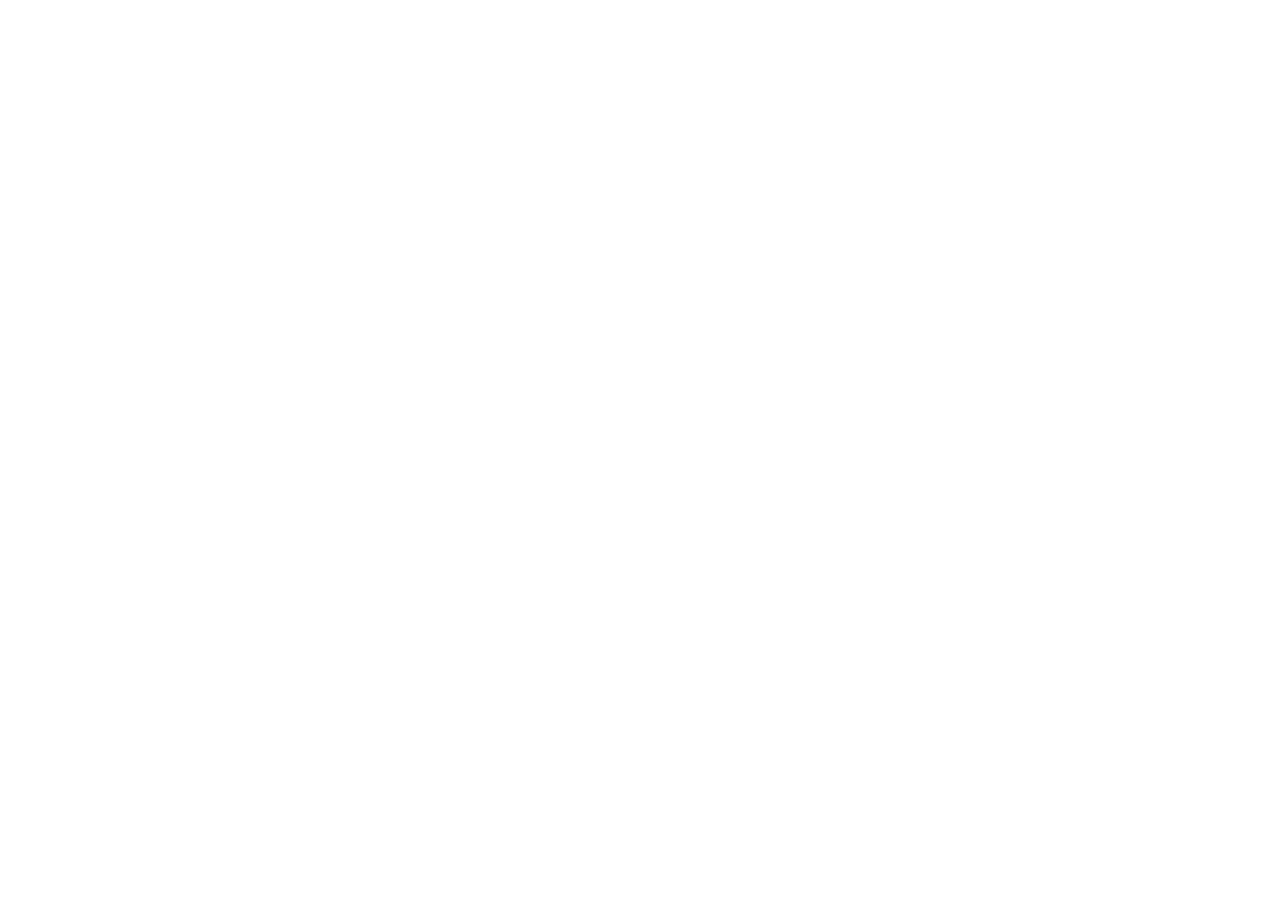
==== portfolio.html @ c6b19a45 "feature next" ====
<!DOCTYPE html>
<html lang="en">
   <head>
      <meta charset="UTF-8" />
      <meta name="viewport" content="width=device-width, initial-scale=1.0" />
      <title>Document</title>
   </head>
   <body></body>
</html>
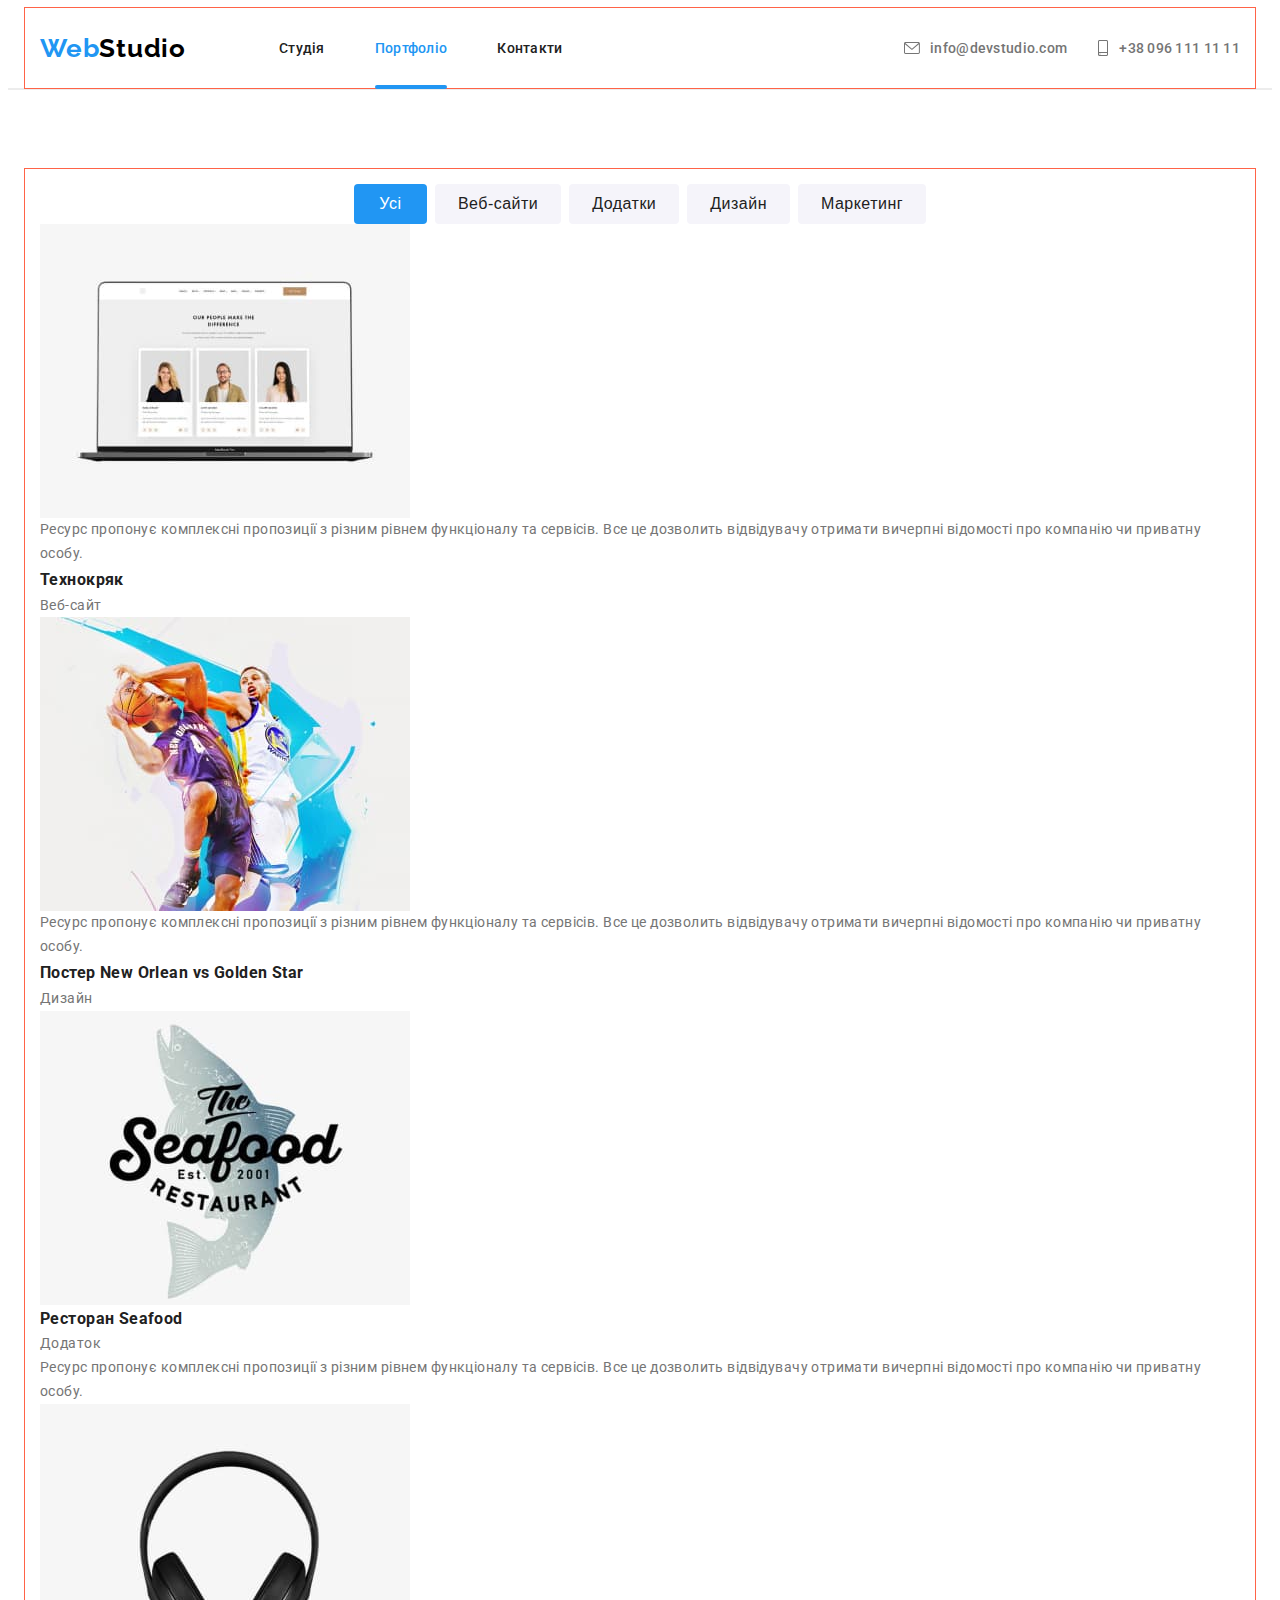
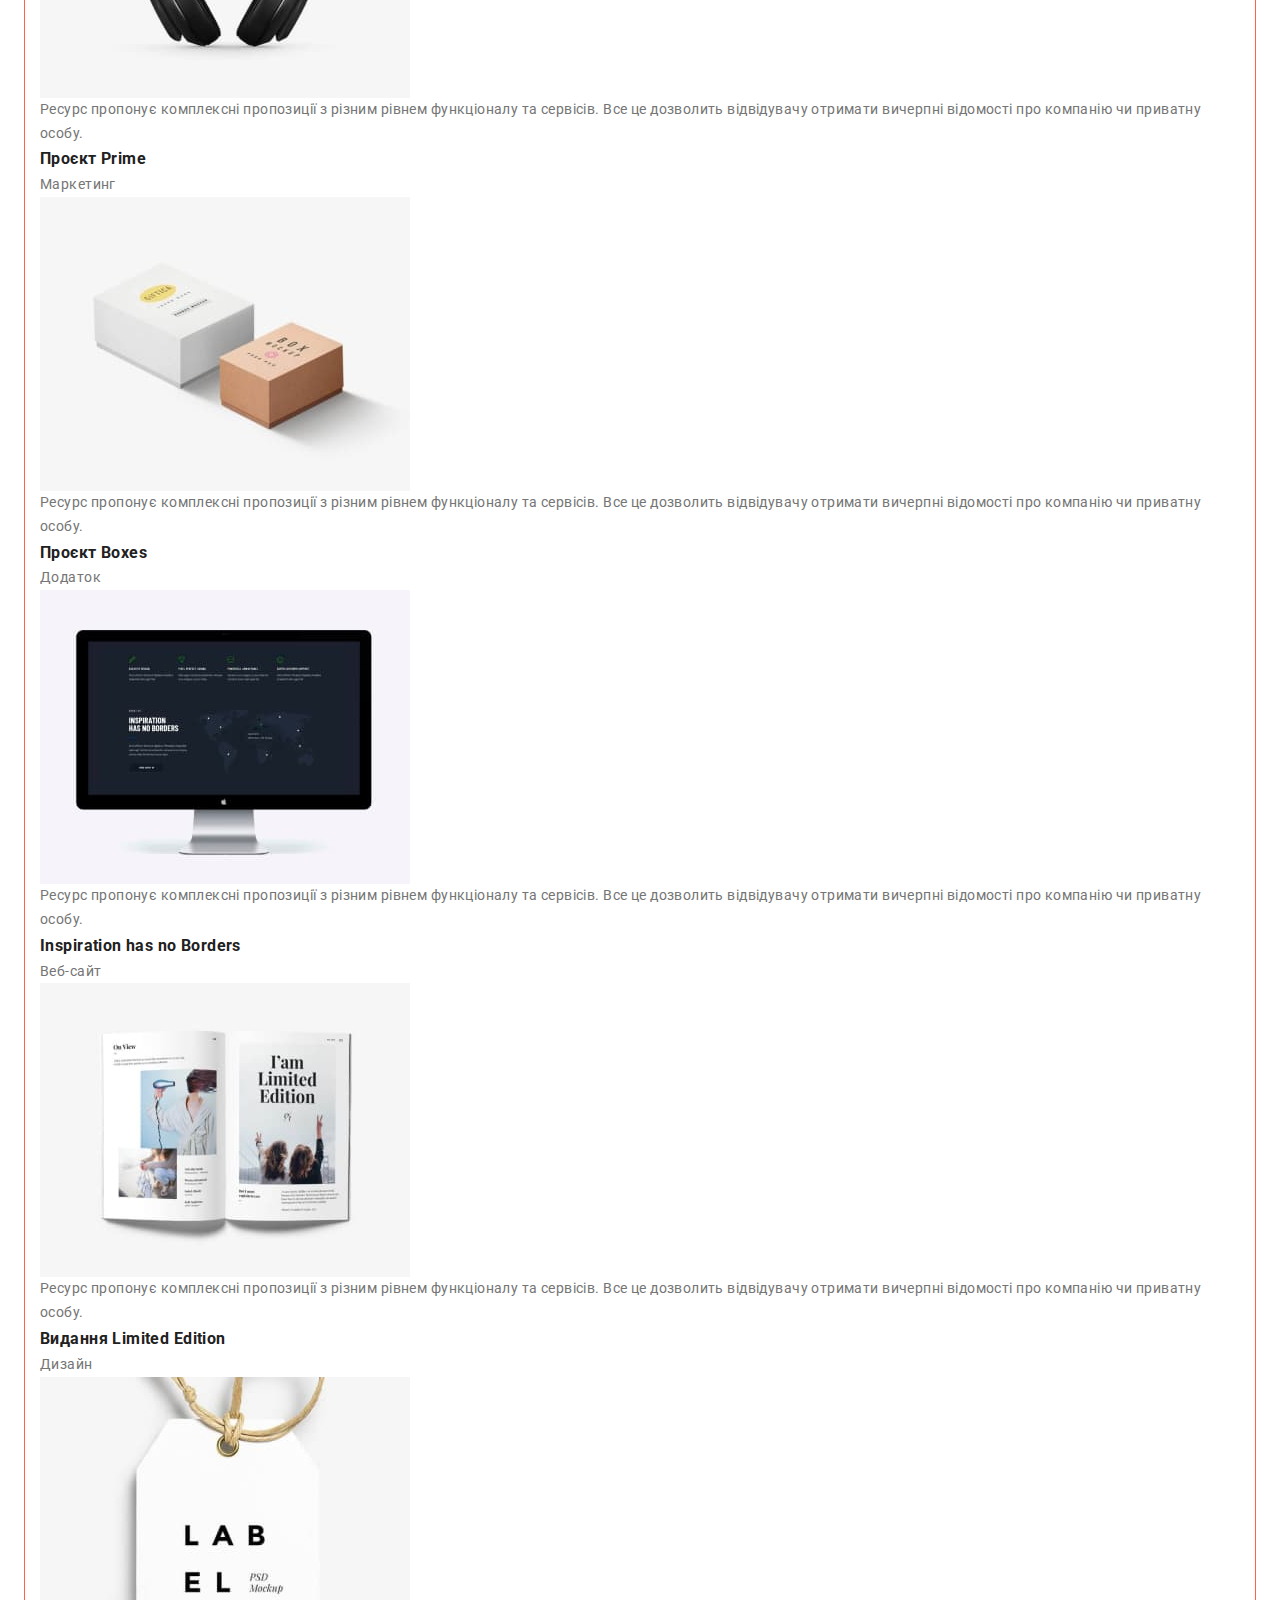
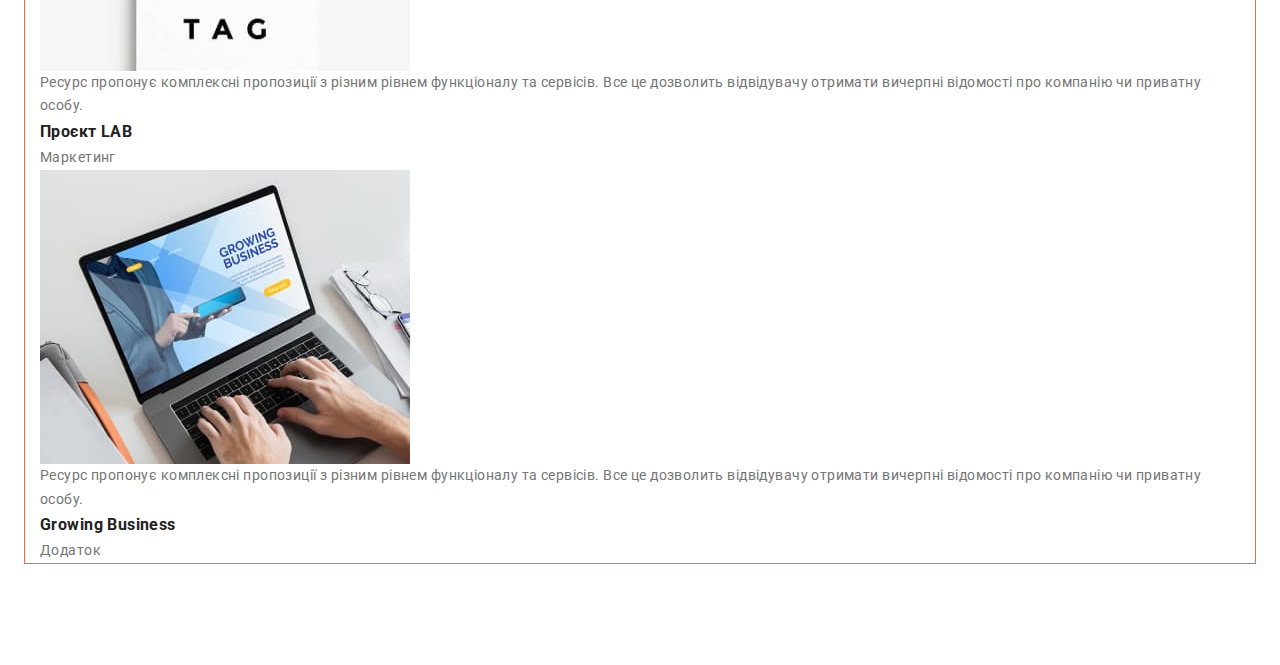
==== commit 690b9c0a: "start examples" ====
--- a/portfolio.html
+++ b/portfolio.html
@@ -3,7 +3,364 @@
    <head>
       <meta charset="UTF-8" />
       <meta name="viewport" content="width=device-width, initial-scale=1.0" />
-      <title>Document</title>
+      <title>Portfolio-SASS</title>
+
+      <link rel="preconnect" href="https://fonts.googleapis.com" />
+      <link rel="preconnect" href="https://fonts.gstatic.com" crossorigin />
+      <link
+         href="https://fonts.googleapis.com/css2?family=Raleway:wght@700&family=Roboto:wght@400;500;700;900&display=swap"
+         rel="stylesheet"
+      />
+
+      <link
+         rel="stylesheet"
+         href="https://cdnjs.cloudflare.com/ajax/libs/modern-normalize/2.0.0/modern-normalize.min.css"
+         integrity="sha512-4xo8blKMVCiXpTaLzQSLSw3KFOVPWhm/TRtuPVc4WG6kUgjH6J03IBuG7JZPkcWMxJ5huwaBpOpnwYElP/m6wg=="
+         crossorigin="anonymous"
+         referrerpolicy="no-referrer"
+      />
+
+      <link
+         rel="stylesheet"
+         href="https://cdnjs.cloudflare.com/ajax/libs/animate.css/4.1.1/animate.min.css"
+      />
+
+      <link rel="stylesheet" href="./css/portfolio.min.css" />
    </head>
-   <body></body>
+   <body>
+      <header class="header">
+         <div class="header__wrapper container">
+            <a class="logo header__logo" id="top" href="./index.html"
+               >Web<span class="logo__part--dark">Studio</span>
+            </a>
+
+            <!--=== NAV =s==-->
+            <nav class="main-nav">
+               <ul class="nav-list list">
+                  <li class="nav-list__item">
+                     <a class="nav-list__link" href="./index.html">Студія</a>
+                  </li>
+                  <li class="nav-list__item">
+                     <a class="nav-list__link current" href="./portfolio.html"
+                        >Портфоліо</a
+                     >
+                  </li>
+                  <li class="nav-list__item">
+                     <a class="nav-list__link link" href="#footer-contact"
+                        >Контакти</a
+                     >
+                  </li>
+               </ul>
+            </nav>
+            <!-- nav-fin -->
+
+            <!--== CONTACT ==-->
+            <ul class="contact contaсt__list list">
+               <li class="contact__item">
+                  <a class="contact__link" href="mailto:info@devstudio.com">
+                     <svg class="contact__ico mail" width="16" height="12">
+                        <use href="./images/symbol.svg#mail"></use>
+                     </svg>
+                     <span>info@devstudio.com</span>
+                  </a>
+               </li>
+               <li class="contact__item">
+                  <a class="contact__link" href="tel:+380961111111">
+                     <svg class="contact__ico phone" width="12" height="16">
+                        <use href="./images/symbol.svg#phone"></use>
+                     </svg>
+                     <span> +38 096 111 11 11 </span>
+                  </a>
+               </li>
+            </ul>
+            <!-- contact-fin -->
+         </div>
+      </header>
+   </body>
+   <main>
+      <!-- ===== SELECT-BUTTONS ===== -->
+      <section class="section portfolio">
+         <div class="container">
+            <h1 class="visually-hidden">Портфоліо</h1>
+
+            <!-- === PART BTN-FILTERS === -->
+            <ul class="portfolio__filter filter">
+               <li class="filter__item">
+                  <button class="filter__btn btn active" type="button">
+                     Усі
+                  </button>
+               </li>
+
+               <li class="filter__item">
+                  <button class="filter__btn btn" type="button">
+                     Веб-сайти
+                  </button>
+               </li>
+
+               <li class="filter__item">
+                  <button class="filter__btn btn" type="button">Додатки</button>
+               </li>
+
+               <li class="filter__item">
+                  <button class="filter__btn btn" type="button">Дизайн</button>
+               </li>
+
+               <li class="filter__item">
+                  <button class="filter__btn btn" type="button">
+                     Маркетинг
+                  </button>
+               </li>
+            </ul>
+
+            <!-- ==== EXAMPLES ==== -->
+            <ul class="examples-list list">
+               <li class="item">
+                  <!-- === Технокряк === -->
+                  <!--  SCALE  -->
+                  <a class="examples-link link" href="">
+                     <div class="scale-thumb">
+                        <img
+                           src="./images/exampl-01.jpg"
+                           width="370"
+                           alt="ноутбук з зображенням сторінки сайту на моніторі"
+                        />
+
+                        <div class="basis-scale over-box"></div>
+                        <p class="scale-txt">
+                           Ресурс пропонує комплексні пропозиції з різним рівнем
+                           функціоналу та сервісів. Все це дозволить відвідувачу
+                           отримати вичерпні відомості про компанію чи приватну
+                           особу.
+                        </p>
+                     </div>
+
+                     <div class="card-descr">
+                        <h3 class="examples-title title">Технокряк</h3>
+                        <p class="examples-text">Веб-сайт</p>
+                     </div>
+                  </a>
+               </li>
+
+               <li class="item">
+                  <!-- === NEW-ORLEAN === -->
+
+                  <!--  ROTATE-PART -->
+                  <a class="examples-link link scene" href="">
+                     <div class="flip">
+                        <div class="flip__item flip--front">
+                           <img
+                              src="./images/exampl-02.jpg"
+                              width="370"
+                              alt="два баскетболісти з м'ячем"
+                           />
+                        </div>
+
+                        <div class="flip__item flip--back over-box">
+                           Ресурс пропонує комплексні пропозиції з різним рівнем
+                           функціоналу та сервісів. Все це дозволить відвідувачу
+                           отримати вичерпні відомості про компанію чи приватну
+                           особу.
+                        </div>
+                     </div>
+
+                     <div class="card-descr">
+                        <h3 class="examples-title title">
+                           Постер
+                           <span lang="en">New Orlean vs Golden Star</span>
+                        </h3>
+                        <p class="examples-text">Дизайн</p>
+                     </div>
+                  </a>
+               </li>
+
+               <li class="item scene">
+                  <!-- Seafood === FLIP-FULL === -->
+
+                  <a class="examples-link link full-flip" href="/">
+                     <div class="thumb full-flip__item flip--front">
+                        <img
+                           src="./images/exampl-03.jpg"
+                           width="370"
+                           alt="стилізоване зображення риби з написом"
+                        />
+                        <div class="card-descr">
+                           <h3 class="examples-title title">
+                              Ресторан <span lang="en">Seafood</span>
+                           </h3>
+                           <p class="examples-text">Додаток</p>
+                        </div>
+                     </div>
+
+                     <div class="full-flip__item full-flip--back over-box">
+                        <p>
+                           Ресурс пропонує комплексні пропозиції з різним рівнем
+                           функціоналу та сервісів. Все це дозволить відвідувачу
+                           отримати вичерпні відомості про компанію чи приватну
+                           особу.
+                        </p>
+                     </div>
+                  </a>
+               </li>
+
+               <li class="item">
+                  <a class="examples-link link" href="/">
+                     <div class="thumb thumb-over">
+                        <img
+                           src="./images/exampl-04.jpg"
+                           width="370"
+                           alt="зображення навушників"
+                        />
+                        <p class="over over-box">
+                           Ресурс пропонує комплексні пропозиції з різним рівнем
+                           функціоналу та сервісів. Все це дозволить відвідувачу
+                           отримати вичерпні відомості про компанію чи приватну
+                           особу.
+                        </p>
+                     </div>
+
+                     <div class="card-descr">
+                        <h3 class="examples-title title">
+                           Проєкт <span lang="en">Prime</span>
+                        </h3>
+                        <p class="examples-text">Маркетинг</p>
+                     </div>
+                  </a>
+               </li>
+
+               <li class="item">
+                  <!-- === OVER-EFFECT === -->
+
+                  <a class="examples-link link" href="/">
+                     <div class="thumb thumb-over">
+                        <img
+                           src="./images/exampl-05.jpg"
+                           width="370"
+                           alt="зображення двох коробок для пакування"
+                        />
+
+                        <p class="over over-box">
+                           Ресурс пропонує комплексні пропозиції з різним рівнем
+                           функціоналу та сервісів. Все це дозволить відвідувачу
+                           отримати вичерпні відомості про компанію чи приватну
+                           особу.
+                        </p>
+                     </div>
+
+                     <div class="card-descr">
+                        <h3 class="examples-title title">
+                           Проєкт <span lang="en">Boxes</span>
+                        </h3>
+                        <p class="examples-text">Додаток</p>
+                     </div>
+                  </a>
+               </li>
+
+               <li class="item">
+                  <!-- Inspiration has no Borders -->
+                  <a class="examples-link link" href="/">
+                     <div class="thumb thumb-over">
+                        <img
+                           src="./images/exampl-06.jpg"
+                           width="370"
+                           alt="монітор з зображенням сторінки сайту"
+                        />
+
+                        <p class="over over-box">
+                           Ресурс пропонує комплексні пропозиції з різним рівнем
+                           функціоналу та сервісів. Все це дозволить відвідувачу
+                           отримати вичерпні відомості про компанію чи приватну
+                           особу.
+                        </p>
+                     </div>
+
+                     <div class="card-descr">
+                        <h3 class="examples-title title">
+                           <span lang="en">Inspiration has no Borders</span>
+                        </h3>
+                        <p class="examples-text">Веб-сайт</p>
+                     </div>
+                  </a>
+               </li>
+
+               <li class="item">
+                  <!-- Limited Edition -->
+                  <a class="examples-link link" href="">
+                     <div class="thumb thumb-over">
+                        <img
+                           src="./images/exampl-07.jpg"
+                           width="370"
+                           alt="зображення розвороту журналу з картинками"
+                        />
+
+                        <p class="over over-box">
+                           Ресурс пропонує комплексні пропозиції з різним рівнем
+                           функціоналу та сервісів. Все це дозволить відвідувачу
+                           отримати вичерпні відомості про компанію чи приватну
+                           особу.
+                        </p>
+                     </div>
+
+                     <div class="card-descr">
+                        <h3 class="examples-title title">
+                           Видання <span lang="en">Limited Edition</span>
+                        </h3>
+                        <p class="examples-text">Дизайн</p>
+                     </div>
+                  </a>
+               </li>
+
+               <li class="item">
+                  <!-- LAB -->
+                  <a class="examples-link link" href="">
+                     <div class="thumb thumb-over">
+                        <img
+                           src="./images/exampl-08.jpg"
+                           width="370"
+                           alt="зображення бірки з написом"
+                        />
+
+                        <p class="over over-box">
+                           Ресурс пропонує комплексні пропозиції з різним рівнем
+                           функціоналу та сервісів. Все це дозволить відвідувачу
+                           отримати вичерпні відомості про компанію чи приватну
+                           особу.
+                        </p>
+                     </div>
+
+                     <div class="card-descr">
+                        <h3 class="examples-title title">
+                           Проєкт <span lang="en">LAB</span>
+                        </h3>
+                        <p class="examples-text">Маркетинг</p>
+                     </div>
+                  </a>
+               </li>
+
+               <li class="item">
+                  <!-- Growing Business -->
+                  <a class="examples-link link" href="/">
+                     <div class="thumb thumb-over">
+                        <img
+                           src="./images/exampl-09.jpg"
+                           width="370"
+                           alt="руки людини набирають текст на клавіатурі ноутбука"
+                        />
+                        <p class="over over-box">
+                           Ресурс пропонує комплексні пропозиції з різним рівнем
+                           функціоналу та сервісів. Все це дозволить відвідувачу
+                           отримати вичерпні відомості про компанію чи приватну
+                           особу.
+                        </p>
+                     </div>
+
+                     <div class="card-descr">
+                        <h3 class="examples-title title">Growing Business</h3>
+                        <p class="examples-text">Додаток</p>
+                     </div>
+                  </a>
+               </li>
+            </ul>
+         </div>
+      </section>
+   </main>
 </html>
--- a/css/portfolio.min.css
+++ b/css/portfolio.min.css
@@ -0,0 +1 @@
+p,h1,h2,h3,h4,h5,h6{margin:0;padding:0}ul,ol{list-style:none;margin:0;padding:0}a{color:inherit;text-decoration:none}img{display:block;max-width:100%}input{padding:0}button{border:1px solid rgba(0,0,0,0)}.visually-hidden{position:absolute;width:1px;height:1px;margin:-1px;border:0;padding:0;clip:rect(0 0 0 0);overflow:hidden}body{color:#757575;background-color:#fff;font-family:"Roboto",sans-serif;font-weight:400;font-size:14px;line-height:1.7;letter-spacing:.42px}.section{padding-top:94px;padding-bottom:94px}.no-padding{padding-top:0}.container{width:1200px;padding-left:15px;padding-right:15px;margin-left:auto;margin-right:auto;outline:1px solid tomato}.btn{border-radius:4px;display:inline-block;font-weight:700;color:#fff;background-color:#2196f3;-webkit-transition:background-color 500ms cubic-bezier(0.4, 0, 0.2, 1);transition:background-color 500ms cubic-bezier(0.4, 0, 0.2, 1);cursor:pointer}.btn:focus,.btn:hover{background-color:#188ce8}.title{font-weight:700;color:#212121}.section-title{text-align:center;font-size:36px;line-height:1.17}.logo{font-family:"Raleway";font-weight:700;font-size:26px;line-height:1.19;letter-spacing:.03em;color:#2196f3}.logo__part--dark{color:#000}.logo__part--light{color:#fff}.social{display:-webkit-box;display:-ms-flexbox;display:flex;-ms-flex-wrap:wrap;flex-wrap:wrap;-webkit-box-pack:justify;-ms-flex-pack:justify;justify-content:space-between;margin-top:-10px;margin-left:-10px}.social--dark .social__link{color:#fff;background-color:rgba(255,255,255,.1)}.social__item{margin-left:10px;margin-top:10px}.social__link{display:-webkit-box;display:-ms-flexbox;display:flex;width:44px;height:44px;border-radius:50%;color:#afb1b8;-webkit-transition:all 500ms cubic-bezier(0.4, 0, 0.2, 1);transition:all 500ms cubic-bezier(0.4, 0, 0.2, 1)}.social__link:focus,.social__link:hover{color:#fff;background-color:#2196f3}.social__ico{margin:auto;fill:currentColor}.header{border-bottom:2px solid #ececec}.header__wrapper{display:-webkit-box;display:-ms-flexbox;display:flex;-webkit-box-pack:start;-ms-flex-pack:start;justify-content:flex-start;-webkit-box-align:center;-ms-flex-align:center;align-items:center}.main-nav{margin-left:93px}.nav-list{display:-webkit-box;display:-ms-flexbox;display:flex;-webkit-box-pack:start;-ms-flex-pack:start;justify-content:flex-start;-webkit-box-align:center;-ms-flex-align:center;align-items:center}.nav-list__item+.nav-list__item{margin-left:50px}.nav-list__link{position:relative;display:block;padding-top:32px;padding-bottom:32px;font-family:Roboto;font-weight:500;line-height:normal;letter-spacing:.28px;color:#212121;-webkit-transition:color 500ms cubic-bezier(0.4, 0, 0.2, 1);transition:color 500ms cubic-bezier(0.4, 0, 0.2, 1)}.nav-list__link.current{color:#2196f3}.nav-list__link.current:after{content:"";position:absolute;display:block;bottom:-1px;width:100%;height:4px;border-radius:2px;background-color:#2196f3}.nav-list__link:focus,.nav-list__link:hover{color:#2196f3}.contaсt__list{display:-webkit-box;display:-ms-flexbox;display:flex;margin-left:auto}.contact__item+.contact__item{margin-left:30px}.contact__link{display:-webkit-box;display:-ms-flexbox;display:flex;font-family:Roboto;font-style:normal;font-weight:500;line-height:normal;letter-spacing:.28px;color:#757575;-webkit-transition:color 500ms cubic-bezier(0.4, 0, 0.2, 1);transition:color 500ms cubic-bezier(0.4, 0, 0.2, 1)}.contact__link span{margin-left:10px}.contact__link:focus,.contact__link:hover{color:#2196f3}.contact__ico{margin:auto;fill:currentColor}.filter{display:-webkit-box;display:-ms-flexbox;display:flex;-ms-flex-wrap:wrap;flex-wrap:wrap;-webkit-box-pack:center;-ms-flex-pack:center;justify-content:center;margin-left:-8px;margin-top:-15px}.filter__item{margin-left:8px;margin-top:15px}.filter__btn{padding:6px 22px;min-width:73px;font-size:16px;font-weight:500;line-height:1.63;letter-spacing:.48px;color:#212121;background-color:#f5f4fa;border-radius:4px;-webkit-transition:all 500ms cubic-bezier(0.4, 0, 0.2, 1);transition:all 500ms cubic-bezier(0.4, 0, 0.2, 1)}.filter__btn.active{color:#fff;background-color:#2196f3}.filter__btn:focus,.filter__btn:hover{color:#fff;background-color:#2196f3}/*# sourceMappingURL=portfolio.min.css.map */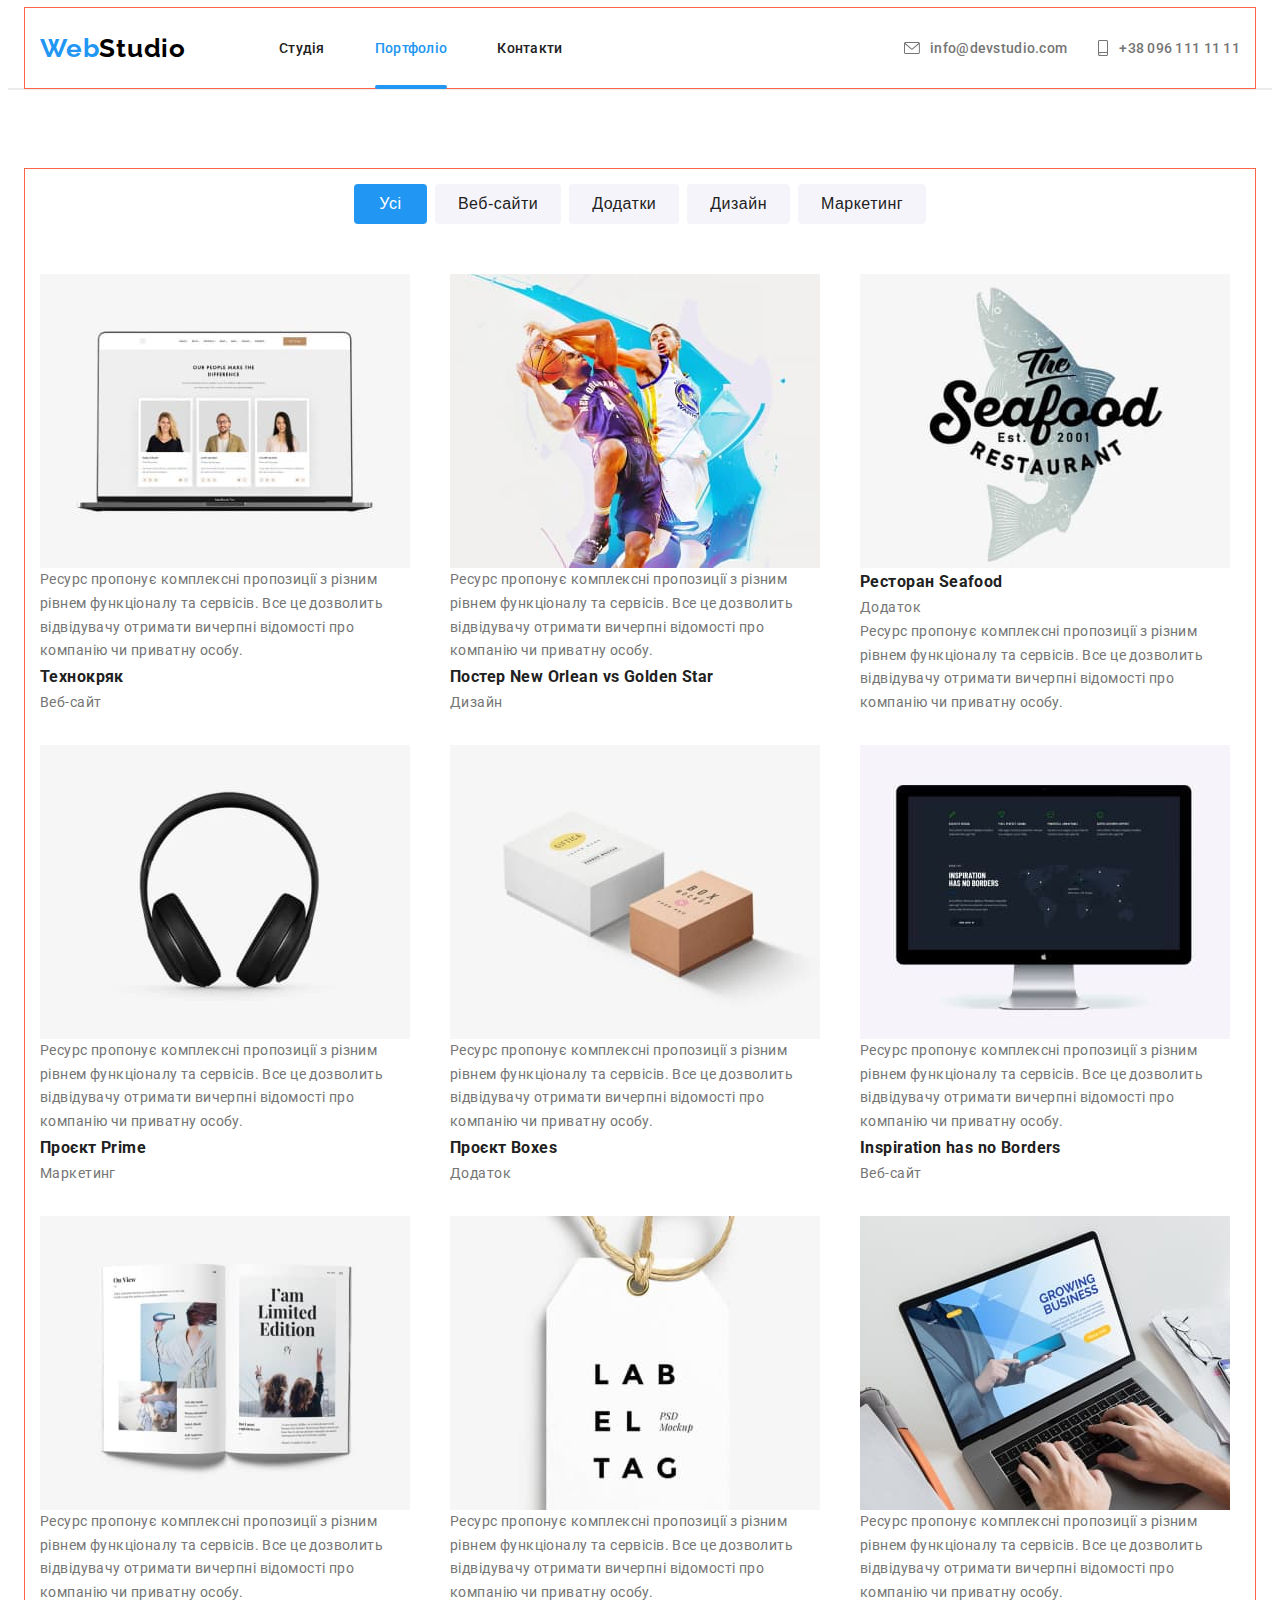
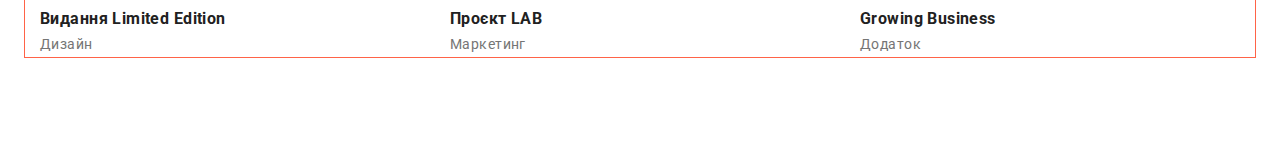
==== commit 0606f188: "examples add" ====
--- a/portfolio.html
+++ b/portfolio.html
@@ -113,44 +113,46 @@
             </ul>
 
             <!-- ==== EXAMPLES ==== -->
-            <ul class="examples-list list">
-               <li class="item">
+            <ul class="examples portfolio__list">
+               <li class="examples__item card">
                   <!-- === Технокряк === -->
                   <!--  SCALE  -->
-                  <a class="examples-link link" href="">
-                     <div class="scale-thumb">
+                  <a class="card__link scene" href="">
+                     <div class="card__thumb scale-thumb">
                         <img
                            src="./images/exampl-01.jpg"
                            width="370"
+                           height="294"
                            alt="ноутбук з зображенням сторінки сайту на моніторі"
                         />
 
                         <div class="basis-scale over-box"></div>
-                        <p class="scale-txt">
-                           Ресурс пропонує комплексні пропозиції з різним рівнем
-                           функціоналу та сервісів. Все це дозволить відвідувачу
-                           отримати вичерпні відомості про компанію чи приватну
-                           особу.
-                        </p>
-                     </div>
-
-                     <div class="card-descr">
-                        <h3 class="examples-title title">Технокряк</h3>
-                        <p class="examples-text">Веб-сайт</p>
-                     </div>
-                  </a>
-               </li>
-
-               <li class="item">
+                        <p class="card__txt scale-txt">
+                           Ресурс пропонує комплексні пропозиції з різним рівнем
+                           функціоналу та сервісів. Все це дозволить відвідувачу
+                           отримати вичерпні відомості про компанію чи приватну
+                           особу.
+                        </p>
+                     </div>
+
+                     <div class="card__dscr example">
+                        <h3 class="card__title title">Технокряк</h3>
+                        <p class="card__name">Веб-сайт</p>
+                     </div>
+                  </a>
+               </li>
+
+               <li class="examples__item card">
                   <!-- === NEW-ORLEAN === -->
 
                   <!--  ROTATE-PART -->
-                  <a class="examples-link link scene" href="">
+                  <a class="card__link scene" href="">
                      <div class="flip">
                         <div class="flip__item flip--front">
                            <img
                               src="./images/exampl-02.jpg"
                               width="370"
+                              height="294"
                               alt="два баскетболісти з м'ячем"
                            />
                         </div>
@@ -173,14 +175,15 @@
                   </a>
                </li>
 
-               <li class="item scene">
+               <li class="examples__item card scene">
                   <!-- Seafood === FLIP-FULL === -->
 
-                  <a class="examples-link link full-flip" href="/">
+                  <a class="card__link scene" href="">
                      <div class="thumb full-flip__item flip--front">
                         <img
                            src="./images/exampl-03.jpg"
                            width="370"
+                           height="294"
                            alt="стилізоване зображення риби з написом"
                         />
                         <div class="card-descr">
@@ -202,12 +205,13 @@
                   </a>
                </li>
 
-               <li class="item">
-                  <a class="examples-link link" href="/">
+               <li class="examples__item card">
+                  <a class="card__link scene" href="">
                      <div class="thumb thumb-over">
                         <img
                            src="./images/exampl-04.jpg"
                            width="370"
+                           height="294"
                            alt="зображення навушників"
                         />
                         <p class="over over-box">
@@ -227,14 +231,15 @@
                   </a>
                </li>
 
-               <li class="item">
+               <li class="examples__item card">
                   <!-- === OVER-EFFECT === -->
 
-                  <a class="examples-link link" href="/">
+                  <a class="card__link scene" href="">
                      <div class="thumb thumb-over">
                         <img
                            src="./images/exampl-05.jpg"
                            width="370"
+                           height="294"
                            alt="зображення двох коробок для пакування"
                         />
 
@@ -255,13 +260,14 @@
                   </a>
                </li>
 
-               <li class="item">
+               <li class="examples__item card">
                   <!-- Inspiration has no Borders -->
-                  <a class="examples-link link" href="/">
+                  <a class="card__link scene" href="">
                      <div class="thumb thumb-over">
                         <img
                            src="./images/exampl-06.jpg"
                            width="370"
+                           height="294"
                            alt="монітор з зображенням сторінки сайту"
                         />
 
@@ -282,13 +288,14 @@
                   </a>
                </li>
 
-               <li class="item">
+               <li class="examples__item card">
                   <!-- Limited Edition -->
-                  <a class="examples-link link" href="">
+                  <a class="card__link scene" href="">
                      <div class="thumb thumb-over">
                         <img
                            src="./images/exampl-07.jpg"
                            width="370"
+                           height="294"
                            alt="зображення розвороту журналу з картинками"
                         />
 
@@ -309,13 +316,14 @@
                   </a>
                </li>
 
-               <li class="item">
+               <li class="examples__item card">
                   <!-- LAB -->
-                  <a class="examples-link link" href="">
+                  <a class="card__link scene" href="">
                      <div class="thumb thumb-over">
                         <img
                            src="./images/exampl-08.jpg"
                            width="370"
+                           height="294"
                            alt="зображення бірки з написом"
                         />
 
@@ -336,13 +344,15 @@
                   </a>
                </li>
 
-               <li class="item">
+               <li class="examples__item card">
                   <!-- Growing Business -->
-                  <a class="examples-link link" href="/">
+
+                  <a class="card__link scene" href="">
                      <div class="thumb thumb-over">
                         <img
                            src="./images/exampl-09.jpg"
                            width="370"
+                           height="294"
                            alt="руки людини набирають текст на клавіатурі ноутбука"
                         />
                         <p class="over over-box">
--- a/css/portfolio.min.css
+++ b/css/portfolio.min.css
@@ -1 +1 @@
-p,h1,h2,h3,h4,h5,h6{margin:0;padding:0}ul,ol{list-style:none;margin:0;padding:0}a{color:inherit;text-decoration:none}img{display:block;max-width:100%}input{padding:0}button{border:1px solid rgba(0,0,0,0)}.visually-hidden{position:absolute;width:1px;height:1px;margin:-1px;border:0;padding:0;clip:rect(0 0 0 0);overflow:hidden}body{color:#757575;background-color:#fff;font-family:"Roboto",sans-serif;font-weight:400;font-size:14px;line-height:1.7;letter-spacing:.42px}.section{padding-top:94px;padding-bottom:94px}.no-padding{padding-top:0}.container{width:1200px;padding-left:15px;padding-right:15px;margin-left:auto;margin-right:auto;outline:1px solid tomato}.btn{border-radius:4px;display:inline-block;font-weight:700;color:#fff;background-color:#2196f3;-webkit-transition:background-color 500ms cubic-bezier(0.4, 0, 0.2, 1);transition:background-color 500ms cubic-bezier(0.4, 0, 0.2, 1);cursor:pointer}.btn:focus,.btn:hover{background-color:#188ce8}.title{font-weight:700;color:#212121}.section-title{text-align:center;font-size:36px;line-height:1.17}.logo{font-family:"Raleway";font-weight:700;font-size:26px;line-height:1.19;letter-spacing:.03em;color:#2196f3}.logo__part--dark{color:#000}.logo__part--light{color:#fff}.social{display:-webkit-box;display:-ms-flexbox;display:flex;-ms-flex-wrap:wrap;flex-wrap:wrap;-webkit-box-pack:justify;-ms-flex-pack:justify;justify-content:space-between;margin-top:-10px;margin-left:-10px}.social--dark .social__link{color:#fff;background-color:rgba(255,255,255,.1)}.social__item{margin-left:10px;margin-top:10px}.social__link{display:-webkit-box;display:-ms-flexbox;display:flex;width:44px;height:44px;border-radius:50%;color:#afb1b8;-webkit-transition:all 500ms cubic-bezier(0.4, 0, 0.2, 1);transition:all 500ms cubic-bezier(0.4, 0, 0.2, 1)}.social__link:focus,.social__link:hover{color:#fff;background-color:#2196f3}.social__ico{margin:auto;fill:currentColor}.header{border-bottom:2px solid #ececec}.header__wrapper{display:-webkit-box;display:-ms-flexbox;display:flex;-webkit-box-pack:start;-ms-flex-pack:start;justify-content:flex-start;-webkit-box-align:center;-ms-flex-align:center;align-items:center}.main-nav{margin-left:93px}.nav-list{display:-webkit-box;display:-ms-flexbox;display:flex;-webkit-box-pack:start;-ms-flex-pack:start;justify-content:flex-start;-webkit-box-align:center;-ms-flex-align:center;align-items:center}.nav-list__item+.nav-list__item{margin-left:50px}.nav-list__link{position:relative;display:block;padding-top:32px;padding-bottom:32px;font-family:Roboto;font-weight:500;line-height:normal;letter-spacing:.28px;color:#212121;-webkit-transition:color 500ms cubic-bezier(0.4, 0, 0.2, 1);transition:color 500ms cubic-bezier(0.4, 0, 0.2, 1)}.nav-list__link.current{color:#2196f3}.nav-list__link.current:after{content:"";position:absolute;display:block;bottom:-1px;width:100%;height:4px;border-radius:2px;background-color:#2196f3}.nav-list__link:focus,.nav-list__link:hover{color:#2196f3}.contaсt__list{display:-webkit-box;display:-ms-flexbox;display:flex;margin-left:auto}.contact__item+.contact__item{margin-left:30px}.contact__link{display:-webkit-box;display:-ms-flexbox;display:flex;font-family:Roboto;font-style:normal;font-weight:500;line-height:normal;letter-spacing:.28px;color:#757575;-webkit-transition:color 500ms cubic-bezier(0.4, 0, 0.2, 1);transition:color 500ms cubic-bezier(0.4, 0, 0.2, 1)}.contact__link span{margin-left:10px}.contact__link:focus,.contact__link:hover{color:#2196f3}.contact__ico{margin:auto;fill:currentColor}.filter{display:-webkit-box;display:-ms-flexbox;display:flex;-ms-flex-wrap:wrap;flex-wrap:wrap;-webkit-box-pack:center;-ms-flex-pack:center;justify-content:center;margin-left:-8px;margin-top:-15px}.filter__item{margin-left:8px;margin-top:15px}.filter__btn{padding:6px 22px;min-width:73px;font-size:16px;font-weight:500;line-height:1.63;letter-spacing:.48px;color:#212121;background-color:#f5f4fa;border-radius:4px;-webkit-transition:all 500ms cubic-bezier(0.4, 0, 0.2, 1);transition:all 500ms cubic-bezier(0.4, 0, 0.2, 1)}.filter__btn.active{color:#fff;background-color:#2196f3}.filter__btn:focus,.filter__btn:hover{color:#fff;background-color:#2196f3}/*# sourceMappingURL=portfolio.min.css.map */+p,h1,h2,h3,h4,h5,h6{margin:0;padding:0}ul,ol{list-style:none;margin:0;padding:0}a{color:inherit;text-decoration:none}img{display:block;max-width:100%}input{padding:0}button{border:1px solid rgba(0,0,0,0)}.visually-hidden{position:absolute;width:1px;height:1px;margin:-1px;border:0;padding:0;clip:rect(0 0 0 0);overflow:hidden}body{color:#757575;background-color:#fff;font-family:"Roboto",sans-serif;font-weight:400;font-size:14px;line-height:1.7;letter-spacing:.42px}.section{padding-top:94px;padding-bottom:94px}.no-padding{padding-top:0}.container{width:1200px;padding-left:15px;padding-right:15px;margin-left:auto;margin-right:auto;outline:1px solid tomato}.btn{border-radius:4px;display:inline-block;font-weight:700;color:#fff;background-color:#2196f3;-webkit-transition:background-color 500ms cubic-bezier(0.4, 0, 0.2, 1);transition:background-color 500ms cubic-bezier(0.4, 0, 0.2, 1);cursor:pointer}.btn:focus,.btn:hover{background-color:#188ce8}.title{font-weight:700;color:#212121}.section-title{text-align:center;font-size:36px;line-height:1.17}.logo{font-family:"Raleway";font-weight:700;font-size:26px;line-height:1.19;letter-spacing:.03em;color:#2196f3}.logo__part--dark{color:#000}.logo__part--light{color:#fff}.social{display:-webkit-box;display:-ms-flexbox;display:flex;-ms-flex-wrap:wrap;flex-wrap:wrap;-webkit-box-pack:justify;-ms-flex-pack:justify;justify-content:space-between;margin-top:-10px;margin-left:-10px}.social--dark .social__link{color:#fff;background-color:rgba(255,255,255,.1)}.social__item{margin-left:10px;margin-top:10px}.social__link{display:-webkit-box;display:-ms-flexbox;display:flex;width:44px;height:44px;border-radius:50%;color:#afb1b8;-webkit-transition:all 500ms cubic-bezier(0.4, 0, 0.2, 1);transition:all 500ms cubic-bezier(0.4, 0, 0.2, 1)}.social__link:focus,.social__link:hover{color:#fff;background-color:#2196f3}.social__ico{margin:auto;fill:currentColor}.header{border-bottom:2px solid #ececec}.header__wrapper{display:-webkit-box;display:-ms-flexbox;display:flex;-webkit-box-pack:start;-ms-flex-pack:start;justify-content:flex-start;-webkit-box-align:center;-ms-flex-align:center;align-items:center}.main-nav{margin-left:93px}.nav-list{display:-webkit-box;display:-ms-flexbox;display:flex;-webkit-box-pack:start;-ms-flex-pack:start;justify-content:flex-start;-webkit-box-align:center;-ms-flex-align:center;align-items:center}.nav-list__item+.nav-list__item{margin-left:50px}.nav-list__link{position:relative;display:block;padding-top:32px;padding-bottom:32px;font-family:Roboto;font-weight:500;line-height:normal;letter-spacing:.28px;color:#212121;-webkit-transition:color 500ms cubic-bezier(0.4, 0, 0.2, 1);transition:color 500ms cubic-bezier(0.4, 0, 0.2, 1)}.nav-list__link.current{color:#2196f3}.nav-list__link.current:after{content:"";position:absolute;display:block;bottom:-1px;width:100%;height:4px;border-radius:2px;background-color:#2196f3}.nav-list__link:focus,.nav-list__link:hover{color:#2196f3}.contaсt__list{display:-webkit-box;display:-ms-flexbox;display:flex;margin-left:auto}.contact__item+.contact__item{margin-left:30px}.contact__link{display:-webkit-box;display:-ms-flexbox;display:flex;font-family:Roboto;font-style:normal;font-weight:500;line-height:normal;letter-spacing:.28px;color:#757575;-webkit-transition:color 500ms cubic-bezier(0.4, 0, 0.2, 1);transition:color 500ms cubic-bezier(0.4, 0, 0.2, 1)}.contact__link span{margin-left:10px}.contact__link:focus,.contact__link:hover{color:#2196f3}.contact__ico{margin:auto;fill:currentColor}.filter{display:-webkit-box;display:-ms-flexbox;display:flex;-ms-flex-wrap:wrap;flex-wrap:wrap;-webkit-box-pack:center;-ms-flex-pack:center;justify-content:center;margin-left:-8px;margin-top:-15px}.filter__item{margin-left:8px;margin-top:15px}.filter__btn{padding:6px 22px;min-width:73px;font-size:16px;font-weight:500;line-height:1.63;letter-spacing:.48px;color:#212121;background-color:#f5f4fa;border-radius:4px;-webkit-transition:all 500ms cubic-bezier(0.4, 0, 0.2, 1);transition:all 500ms cubic-bezier(0.4, 0, 0.2, 1)}.filter__btn.active{color:#fff;background-color:#2196f3}.filter__btn:focus,.filter__btn:hover{color:#fff;background-color:#2196f3}.portfolio__list{margin-top:50px;-webkit-column-gap:30px;-moz-column-gap:30px;column-gap:30px;row-gap:30px}.examples{display:-webkit-box;display:-ms-flexbox;display:flex;-ms-flex-wrap:wrap;flex-wrap:wrap;-webkit-box-pack:justify;-ms-flex-pack:justify;justify-content:space-between}.examples .examples__item{position:relative;-ms-flex-preferred-size:calc(33.3333333333% - 30px);flex-basis:calc(33.3333333333% - 30px);-webkit-box-flex:1;-ms-flex-positive:1;flex-grow:1}/*# sourceMappingURL=portfolio.min.css.map */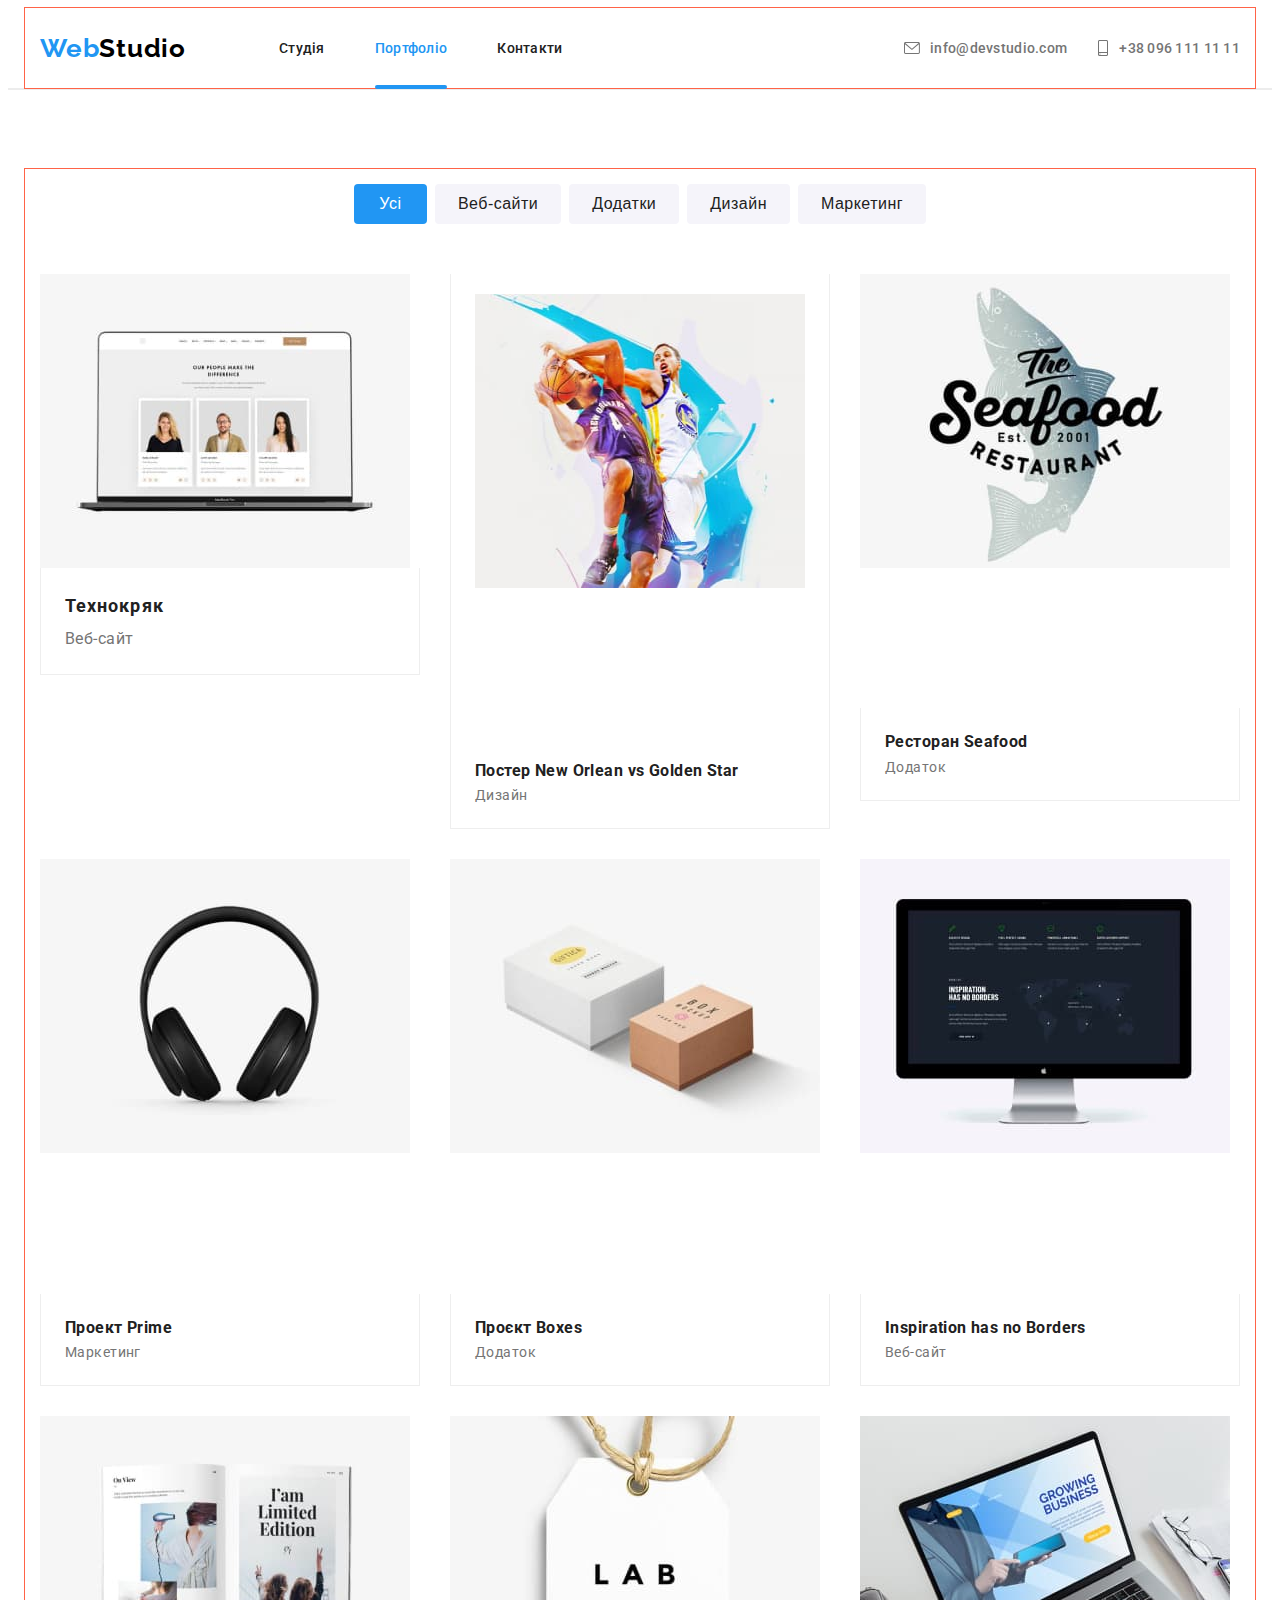
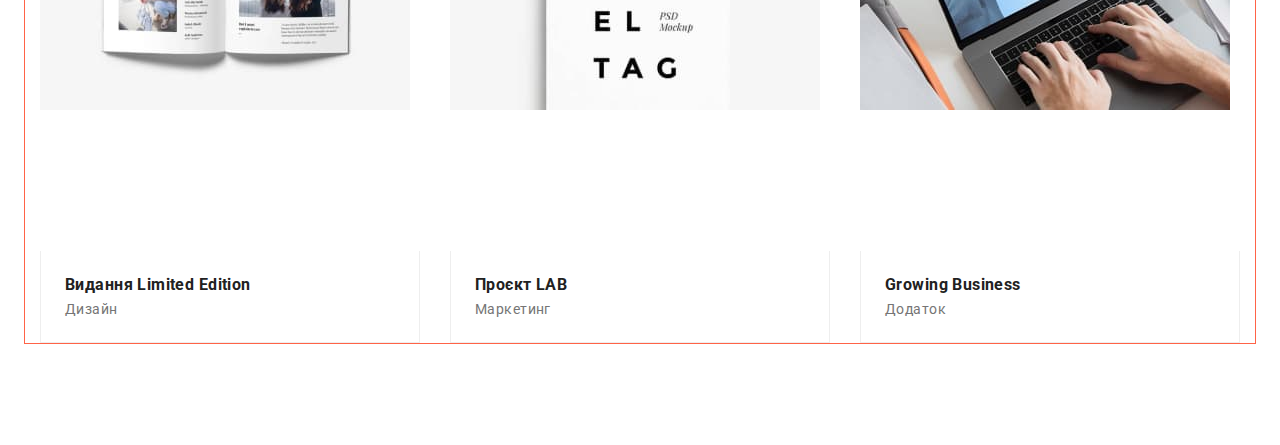
==== commit b302f3ba: "start effect overflow" ====
--- a/portfolio.html
+++ b/portfolio.html
@@ -78,7 +78,7 @@
       </header>
    </body>
    <main>
-      <!-- ===== SELECT-BUTTONS ===== -->
+      <!-- ===== portfolio ===== -->
       <section class="section portfolio">
          <div class="container">
             <h1 class="visually-hidden">Портфоліо</h1>
@@ -111,44 +111,48 @@
                   </button>
                </li>
             </ul>
+            <!-- === BTN-FILTERS fin === -->
 
             <!-- ==== EXAMPLES ==== -->
             <ul class="examples portfolio__list">
-               <li class="examples__item card">
-                  <!-- === Технокряк === -->
-                  <!--  SCALE  -->
-                  <a class="card__link scene" href="">
-                     <div class="card__thumb scale-thumb">
-                        <img
-                           src="./images/exampl-01.jpg"
-                           width="370"
-                           height="294"
-                           alt="ноутбук з зображенням сторінки сайту на моніторі"
-                        />
-
-                        <div class="basis-scale over-box"></div>
-                        <p class="card__txt scale-txt">
-                           Ресурс пропонує комплексні пропозиції з різним рівнем
-                           функціоналу та сервісів. Все це дозволить відвідувачу
-                           отримати вичерпні відомості про компанію чи приватну
-                           особу.
-                        </p>
-                     </div>
-
-                     <div class="card__dscr example">
+               <!-- === Технокряк === -->
+
+               <li class="examples__item card">
+                  <a class="card__link scene" href="">
+                     <div class="card__decor">
+                        <div class="card__thumb flip--front">
+                           <img
+                              src="./images/exampl-01.jpg"
+                              width="370"
+                              height="294"
+                              alt="ноутбук з зображенням сторінки сайту на моніторі"
+                           />
+
+                           <div class="basis-scale card__banner flip--back">
+                              <p class="card__txt scale-txt">
+                                 Ресурс пропонує комплексні пропозиції з різним
+                                 рівнем функціоналу та сервісів. Все це
+                                 дозволить відвідувачу отримати вичерпні
+                                 відомості про компанію чи приватну особу.
+                              </p>
+                           </div>
+                        </div>
+                     </div>
+                     <div class="card__dscr">
                         <h3 class="card__title title">Технокряк</h3>
                         <p class="card__name">Веб-сайт</p>
                      </div>
                   </a>
                </li>
-
-               <li class="examples__item card">
-                  <!-- === NEW-ORLEAN === -->
-
-                  <!--  ROTATE-PART -->
-                  <a class="card__link scene" href="">
-                     <div class="flip">
-                        <div class="flip__item flip--front">
+               <!-- === -->
+
+               <!-- === NEW-ORLEAN === -->
+               <li class="examples__item card">
+                  <a class="card__link scene" href="">
+                     <div class="card__decor"></div>
+
+                     <div class="card__dscr">
+                        <div class="card__thumb flip--front">
                            <img
                               src="./images/exampl-02.jpg"
                               width="370"
@@ -157,15 +161,14 @@
                            />
                         </div>
 
-                        <div class="flip__item flip--back over-box">
-                           Ресурс пропонує комплексні пропозиції з різним рівнем
-                           функціоналу та сервісів. Все це дозволить відвідувачу
-                           отримати вичерпні відомості про компанію чи приватну
-                           особу.
-                        </div>
-                     </div>
-
-                     <div class="card-descr">
+                        <div class="basis-scale over-box flip--back">
+                           <p class="card__txt scale-txt">
+                              Ресурс пропонує комплексні пропозиції з різним
+                              рівнем функціоналу та сервісів. Все це дозволить
+                              відвідувачу отримати вичерпні відомості про
+                              компанію чи приватну особу.
+                           </p>
+                        </div>
                         <h3 class="examples-title title">
                            Постер
                            <span lang="en">New Orlean vs Golden Star</span>
@@ -174,84 +177,98 @@
                      </div>
                   </a>
                </li>
-
+               <!-- === -->
+
+               <!--  === Seafood === -->
                <li class="examples__item card scene">
-                  <!-- Seafood === FLIP-FULL === -->
-
-                  <a class="card__link scene" href="">
-                     <div class="thumb full-flip__item flip--front">
-                        <img
-                           src="./images/exampl-03.jpg"
-                           width="370"
-                           height="294"
-                           alt="стилізоване зображення риби з написом"
-                        />
-                        <div class="card-descr">
-                           <h3 class="examples-title title">
-                              Ресторан <span lang="en">Seafood</span>
-                           </h3>
-                           <p class="examples-text">Додаток</p>
-                        </div>
-                     </div>
-
-                     <div class="full-flip__item full-flip--back over-box">
-                        <p>
-                           Ресурс пропонує комплексні пропозиції з різним рівнем
-                           функціоналу та сервісів. Все це дозволить відвідувачу
-                           отримати вичерпні відомості про компанію чи приватну
-                           особу.
-                        </p>
-                     </div>
-                  </a>
-               </li>
-
-               <li class="examples__item card">
-                  <a class="card__link scene" href="">
-                     <div class="thumb thumb-over">
-                        <img
-                           src="./images/exampl-04.jpg"
-                           width="370"
-                           height="294"
-                           alt="зображення навушників"
-                        />
-                        <p class="over over-box">
-                           Ресурс пропонує комплексні пропозиції з різним рівнем
-                           функціоналу та сервісів. Все це дозволить відвідувачу
-                           отримати вичерпні відомості про компанію чи приватну
-                           особу.
-                        </p>
-                     </div>
-
-                     <div class="card-descr">
-                        <h3 class="examples-title title">
-                           Проєкт <span lang="en">Prime</span>
+                  <a class="card__link scene" href="">
+                     <div class="card__decor">
+                        <div class="card__thumb flip--front">
+                           <img
+                              src="./images/exampl-03.jpg"
+                              width="370"
+                              height="294"
+                              alt="стилізоване зображення риби з написом"
+                           />
+                        </div>
+
+                        <div class="basis-scale over-box flip--back">
+                           <p class="card__txt">
+                              Ресурс пропонує комплексні пропозиції з різним
+                              рівнем функціоналу та сервісів. Все це дозволить
+                              відвідувачу отримати вичерпні відомості про
+                              компанію чи приватну особу.
+                           </p>
+                        </div>
+                     </div>
+
+                     <div class="card__dscr">
+                        <h3 class="examples-title title">
+                           Ресторан <span lang="en">Seafood</span>
+                        </h3>
+                        <p class="examples-text">Додаток</p>
+                     </div>
+                  </a>
+               </li>
+               <!-- === -->
+
+               <!-- === Prime === -->
+               <li class="examples__item card">
+                  <a class="card__link scene" href="">
+                     <div class="card__decor">
+                        <div class="card__thumb flip--front">
+                           <img
+                              src="./images/exampl-04.jpg"
+                              width="370"
+                              height="294"
+                              alt="зображення навушників"
+                           />
+                        </div>
+
+                        <div class="basis-scale over-box flip--back">
+                           <p class="card__txt scale-txt">
+                              Ресурс пропонує комплексні пропозиції з різним
+                              рівнем функціоналу та сервісів. Все це дозволить
+                              відвідувачу отримати вичерпні відомості про
+                              компанію чи приватну особу.
+                           </p>
+                        </div>
+                     </div>
+
+                     <div class="card__dscr">
+                        <h3 class="examples-title title">
+                           Проeкт <span lang="en">Prime</span>
                         </h3>
                         <p class="examples-text">Маркетинг</p>
                      </div>
                   </a>
                </li>
-
-               <li class="examples__item card">
-                  <!-- === OVER-EFFECT === -->
-
-                  <a class="card__link scene" href="">
-                     <div class="thumb thumb-over">
-                        <img
-                           src="./images/exampl-05.jpg"
-                           width="370"
-                           height="294"
-                           alt="зображення двох коробок для пакування"
-                        />
-
-                        <p class="over over-box">
-                           Ресурс пропонує комплексні пропозиції з різним рівнем
-                           функціоналу та сервісів. Все це дозволить відвідувачу
-                           отримати вичерпні відомості про компанію чи приватну
-                           особу.
-                        </p>
-                     </div>
-
-                     <div class="card-descr">
+               <!-- === -->
+
+               <!-- === Boxes === -->
+               <li class="examples__item card">
+                  <a class="card__link scene" href="">
+                     <div class="card__decor">
+                        <div class="card__thumb flip--front">
+                           <img
+                              src="./images/exampl-05.jpg"
+                              width="370"
+                              height="294"
+                              alt="зображення двох коробок для пакування"
+                           />
+                        </div>
+
+                        <div class="basis-scale over-box flip--back">
+                           <p class="card__txt scale-txt">
+                              Ресурс пропонує комплексні пропозиції з різним
+                              рівнем функціоналу та сервісів. Все це дозволить
+                              відвідувачу отримати вичерпні відомості про
+                              компанію чи приватну особу.
+                           </p>
+                        </div>
+                     </div>
+
+                     <div class="card__dscr">
                         <h3 class="examples-title title">
                            Проєкт <span lang="en">Boxes</span>
                         </h3>
@@ -259,27 +276,31 @@
                      </div>
                   </a>
                </li>
-
-               <li class="examples__item card">
-                  <!-- Inspiration has no Borders -->
-                  <a class="card__link scene" href="">
-                     <div class="thumb thumb-over">
-                        <img
-                           src="./images/exampl-06.jpg"
-                           width="370"
-                           height="294"
-                           alt="монітор з зображенням сторінки сайту"
-                        />
-
-                        <p class="over over-box">
-                           Ресурс пропонує комплексні пропозиції з різним рівнем
-                           функціоналу та сервісів. Все це дозволить відвідувачу
-                           отримати вичерпні відомості про компанію чи приватну
-                           особу.
-                        </p>
-                     </div>
-
-                     <div class="card-descr">
+               <!--  === -->
+
+               <!-- === Inspiration has no Borders === -->
+               <li class="examples__item card">
+                  <a class="card__link scene" href="">
+                     <div class="card__decor">
+                        <div class="card__thumb flip--front">
+                           <img
+                              src="./images/exampl-06.jpg"
+                              width="370"
+                              height="294"
+                              alt="монітор з зображенням сторінки сайту"
+                           />
+                        </div>
+                        <div class="basis-scale over-box flip--back">
+                           <p class="card__txt scale-txt">
+                              Ресурс пропонує комплексні пропозиції з різним
+                              рівнем функціоналу та сервісів. Все це дозволить
+                              відвідувачу отримати вичерпні відомості про
+                              компанію чи приватну особу.
+                           </p>
+                        </div>
+                     </div>
+
+                     <div class="card__dscr">
                         <h3 class="examples-title title">
                            <span lang="en">Inspiration has no Borders</span>
                         </h3>
@@ -287,27 +308,31 @@
                      </div>
                   </a>
                </li>
-
-               <li class="examples__item card">
-                  <!-- Limited Edition -->
-                  <a class="card__link scene" href="">
-                     <div class="thumb thumb-over">
-                        <img
-                           src="./images/exampl-07.jpg"
-                           width="370"
-                           height="294"
-                           alt="зображення розвороту журналу з картинками"
-                        />
-
-                        <p class="over over-box">
-                           Ресурс пропонує комплексні пропозиції з різним рівнем
-                           функціоналу та сервісів. Все це дозволить відвідувачу
-                           отримати вичерпні відомості про компанію чи приватну
-                           особу.
-                        </p>
-                     </div>
-
-                     <div class="card-descr">
+               <!-- === -->
+
+               <!-- === Limited Edition === -->
+               <li class="examples__item card">
+                  <a class="card__link scene" href="">
+                     <div class="card__decor">
+                        <div class="card__thumb flip--front">
+                           <img
+                              src="./images/exampl-07.jpg"
+                              width="370"
+                              height="294"
+                              alt="зображення розвороту журналу з картинками"
+                           />
+                        </div>
+                        <div class="basis-scale over-box flip--back">
+                           <p class="card__txt scale-txt">
+                              Ресурс пропонує комплексні пропозиції з різним
+                              рівнем функціоналу та сервісів. Все це дозволить
+                              відвідувачу отримати вичерпні відомості про
+                              компанію чи приватну особу.
+                           </p>
+                        </div>
+                     </div>
+
+                     <div class="card__dscr">
                         <h3 class="examples-title title">
                            Видання <span lang="en">Limited Edition</span>
                         </h3>
@@ -315,27 +340,31 @@
                      </div>
                   </a>
                </li>
-
-               <li class="examples__item card">
-                  <!-- LAB -->
-                  <a class="card__link scene" href="">
-                     <div class="thumb thumb-over">
-                        <img
-                           src="./images/exampl-08.jpg"
-                           width="370"
-                           height="294"
-                           alt="зображення бірки з написом"
-                        />
-
-                        <p class="over over-box">
-                           Ресурс пропонує комплексні пропозиції з різним рівнем
-                           функціоналу та сервісів. Все це дозволить відвідувачу
-                           отримати вичерпні відомості про компанію чи приватну
-                           особу.
-                        </p>
-                     </div>
-
-                     <div class="card-descr">
+               <!--  -->
+
+               <!-- === LAB === -->
+               <li class="examples__item card">
+                  <a class="card__link scene" href="">
+                     <div class="card__decor">
+                        <div class="card__thumb">
+                           <img
+                              src="./images/exampl-08.jpg"
+                              width="370"
+                              height="294"
+                              alt="зображення бірки з написом"
+                           />
+                        </div>
+                        <div class="basis-scale over-box flip--back">
+                           <p class="card__txt scale-txt">
+                              Ресурс пропонує комплексні пропозиції з різним
+                              рівнем функціоналу та сервісів. Все це дозволить
+                              відвідувачу отримати вичерпні відомості про
+                              компанію чи приватну особу.
+                           </p>
+                        </div>
+                     </div>
+
+                     <div class="card__dscr">
                         <h3 class="examples-title title">
                            Проєкт <span lang="en">LAB</span>
                         </h3>
@@ -343,32 +372,37 @@
                      </div>
                   </a>
                </li>
-
-               <li class="examples__item card">
-                  <!-- Growing Business -->
-
-                  <a class="card__link scene" href="">
-                     <div class="thumb thumb-over">
-                        <img
-                           src="./images/exampl-09.jpg"
-                           width="370"
-                           height="294"
-                           alt="руки людини набирають текст на клавіатурі ноутбука"
-                        />
-                        <p class="over over-box">
-                           Ресурс пропонує комплексні пропозиції з різним рівнем
-                           функціоналу та сервісів. Все це дозволить відвідувачу
-                           отримати вичерпні відомості про компанію чи приватну
-                           особу.
-                        </p>
-                     </div>
-
-                     <div class="card-descr">
+               <!-- === -->
+
+               <!-- === Growing Business === -->
+               <li class="examples__item card">
+                  <a class="card__link scene" href="">
+                     <div class="card__decor">
+                        <div class="card__thumb">
+                           <img
+                              src="./images/exampl-09.jpg"
+                              width="370"
+                              height="294"
+                              alt="руки людини набирають текст на клавіатурі ноутбука"
+                           />
+                        </div>
+                        <div class="basis-scale over-box flip--back">
+                           <p class="card__txt scale-txt">
+                              Ресурс пропонує комплексні пропозиції з різним
+                              рівнем функціоналу та сервісів. Все це дозволить
+                              відвідувачу отримати вичерпні відомості про
+                              компанію чи приватну особу.
+                           </p>
+                        </div>
+                     </div>
+
+                     <div class="card__dscr">
                         <h3 class="examples-title title">Growing Business</h3>
                         <p class="examples-text">Додаток</p>
                      </div>
                   </a>
                </li>
+               <!-- === -->
             </ul>
          </div>
       </section>
--- a/css/portfolio.min.css
+++ b/css/portfolio.min.css
@@ -1 +1 @@
-p,h1,h2,h3,h4,h5,h6{margin:0;padding:0}ul,ol{list-style:none;margin:0;padding:0}a{color:inherit;text-decoration:none}img{display:block;max-width:100%}input{padding:0}button{border:1px solid rgba(0,0,0,0)}.visually-hidden{position:absolute;width:1px;height:1px;margin:-1px;border:0;padding:0;clip:rect(0 0 0 0);overflow:hidden}body{color:#757575;background-color:#fff;font-family:"Roboto",sans-serif;font-weight:400;font-size:14px;line-height:1.7;letter-spacing:.42px}.section{padding-top:94px;padding-bottom:94px}.no-padding{padding-top:0}.container{width:1200px;padding-left:15px;padding-right:15px;margin-left:auto;margin-right:auto;outline:1px solid tomato}.btn{border-radius:4px;display:inline-block;font-weight:700;color:#fff;background-color:#2196f3;-webkit-transition:background-color 500ms cubic-bezier(0.4, 0, 0.2, 1);transition:background-color 500ms cubic-bezier(0.4, 0, 0.2, 1);cursor:pointer}.btn:focus,.btn:hover{background-color:#188ce8}.title{font-weight:700;color:#212121}.section-title{text-align:center;font-size:36px;line-height:1.17}.logo{font-family:"Raleway";font-weight:700;font-size:26px;line-height:1.19;letter-spacing:.03em;color:#2196f3}.logo__part--dark{color:#000}.logo__part--light{color:#fff}.social{display:-webkit-box;display:-ms-flexbox;display:flex;-ms-flex-wrap:wrap;flex-wrap:wrap;-webkit-box-pack:justify;-ms-flex-pack:justify;justify-content:space-between;margin-top:-10px;margin-left:-10px}.social--dark .social__link{color:#fff;background-color:rgba(255,255,255,.1)}.social__item{margin-left:10px;margin-top:10px}.social__link{display:-webkit-box;display:-ms-flexbox;display:flex;width:44px;height:44px;border-radius:50%;color:#afb1b8;-webkit-transition:all 500ms cubic-bezier(0.4, 0, 0.2, 1);transition:all 500ms cubic-bezier(0.4, 0, 0.2, 1)}.social__link:focus,.social__link:hover{color:#fff;background-color:#2196f3}.social__ico{margin:auto;fill:currentColor}.header{border-bottom:2px solid #ececec}.header__wrapper{display:-webkit-box;display:-ms-flexbox;display:flex;-webkit-box-pack:start;-ms-flex-pack:start;justify-content:flex-start;-webkit-box-align:center;-ms-flex-align:center;align-items:center}.main-nav{margin-left:93px}.nav-list{display:-webkit-box;display:-ms-flexbox;display:flex;-webkit-box-pack:start;-ms-flex-pack:start;justify-content:flex-start;-webkit-box-align:center;-ms-flex-align:center;align-items:center}.nav-list__item+.nav-list__item{margin-left:50px}.nav-list__link{position:relative;display:block;padding-top:32px;padding-bottom:32px;font-family:Roboto;font-weight:500;line-height:normal;letter-spacing:.28px;color:#212121;-webkit-transition:color 500ms cubic-bezier(0.4, 0, 0.2, 1);transition:color 500ms cubic-bezier(0.4, 0, 0.2, 1)}.nav-list__link.current{color:#2196f3}.nav-list__link.current:after{content:"";position:absolute;display:block;bottom:-1px;width:100%;height:4px;border-radius:2px;background-color:#2196f3}.nav-list__link:focus,.nav-list__link:hover{color:#2196f3}.contaсt__list{display:-webkit-box;display:-ms-flexbox;display:flex;margin-left:auto}.contact__item+.contact__item{margin-left:30px}.contact__link{display:-webkit-box;display:-ms-flexbox;display:flex;font-family:Roboto;font-style:normal;font-weight:500;line-height:normal;letter-spacing:.28px;color:#757575;-webkit-transition:color 500ms cubic-bezier(0.4, 0, 0.2, 1);transition:color 500ms cubic-bezier(0.4, 0, 0.2, 1)}.contact__link span{margin-left:10px}.contact__link:focus,.contact__link:hover{color:#2196f3}.contact__ico{margin:auto;fill:currentColor}.filter{display:-webkit-box;display:-ms-flexbox;display:flex;-ms-flex-wrap:wrap;flex-wrap:wrap;-webkit-box-pack:center;-ms-flex-pack:center;justify-content:center;margin-left:-8px;margin-top:-15px}.filter__item{margin-left:8px;margin-top:15px}.filter__btn{padding:6px 22px;min-width:73px;font-size:16px;font-weight:500;line-height:1.63;letter-spacing:.48px;color:#212121;background-color:#f5f4fa;border-radius:4px;-webkit-transition:all 500ms cubic-bezier(0.4, 0, 0.2, 1);transition:all 500ms cubic-bezier(0.4, 0, 0.2, 1)}.filter__btn.active{color:#fff;background-color:#2196f3}.filter__btn:focus,.filter__btn:hover{color:#fff;background-color:#2196f3}.portfolio__list{margin-top:50px;-webkit-column-gap:30px;-moz-column-gap:30px;column-gap:30px;row-gap:30px}.examples{display:-webkit-box;display:-ms-flexbox;display:flex;-ms-flex-wrap:wrap;flex-wrap:wrap;-webkit-box-pack:justify;-ms-flex-pack:justify;justify-content:space-between}.examples .examples__item{position:relative;-ms-flex-preferred-size:calc(33.3333333333% - 30px);flex-basis:calc(33.3333333333% - 30px);-webkit-box-flex:1;-ms-flex-positive:1;flex-grow:1}/*# sourceMappingURL=portfolio.min.css.map */+p,h1,h2,h3,h4,h5,h6{margin:0;padding:0}ul,ol{list-style:none;margin:0;padding:0}a{color:inherit;text-decoration:none}img{display:block;max-width:100%}input{padding:0}button{border:1px solid rgba(0,0,0,0)}.visually-hidden{position:absolute;width:1px;height:1px;margin:-1px;border:0;padding:0;clip:rect(0 0 0 0);overflow:hidden}body{color:#757575;background-color:#fff;font-family:"Roboto",sans-serif;font-weight:400;font-size:14px;line-height:1.7;letter-spacing:.42px}.section{padding-top:94px;padding-bottom:94px}.no-padding{padding-top:0}.container{width:1200px;padding-left:15px;padding-right:15px;margin-left:auto;margin-right:auto;outline:1px solid tomato}.btn{border-radius:4px;display:inline-block;font-weight:700;color:#fff;background-color:#2196f3;-webkit-transition:background-color 500ms cubic-bezier(0.4, 0, 0.2, 1);transition:background-color 500ms cubic-bezier(0.4, 0, 0.2, 1);cursor:pointer}.btn:focus,.btn:hover{background-color:#188ce8}.title{font-weight:700;color:#212121}.section-title{text-align:center;font-size:36px;line-height:1.17}.logo{font-family:"Raleway";font-weight:700;font-size:26px;line-height:1.19;letter-spacing:.03em;color:#2196f3}.logo__part--dark{color:#000}.logo__part--light{color:#fff}.social{display:-webkit-box;display:-ms-flexbox;display:flex;-ms-flex-wrap:wrap;flex-wrap:wrap;-webkit-box-pack:justify;-ms-flex-pack:justify;justify-content:space-between;margin-top:-10px;margin-left:-10px}.social--dark .social__link{color:#fff;background-color:rgba(255,255,255,.1)}.social__item{margin-left:10px;margin-top:10px}.social__link{display:-webkit-box;display:-ms-flexbox;display:flex;width:44px;height:44px;border-radius:50%;color:#afb1b8;-webkit-transition:all 500ms cubic-bezier(0.4, 0, 0.2, 1);transition:all 500ms cubic-bezier(0.4, 0, 0.2, 1)}.social__link:focus,.social__link:hover{color:#fff;background-color:#2196f3}.social__ico{margin:auto;fill:currentColor}.header{border-bottom:2px solid #ececec}.header__wrapper{display:-webkit-box;display:-ms-flexbox;display:flex;-webkit-box-pack:start;-ms-flex-pack:start;justify-content:flex-start;-webkit-box-align:center;-ms-flex-align:center;align-items:center}.main-nav{margin-left:93px}.nav-list{display:-webkit-box;display:-ms-flexbox;display:flex;-webkit-box-pack:start;-ms-flex-pack:start;justify-content:flex-start;-webkit-box-align:center;-ms-flex-align:center;align-items:center}.nav-list__item+.nav-list__item{margin-left:50px}.nav-list__link{position:relative;display:block;padding-top:32px;padding-bottom:32px;font-family:Roboto;font-weight:500;line-height:normal;letter-spacing:.28px;color:#212121;-webkit-transition:color 500ms cubic-bezier(0.4, 0, 0.2, 1);transition:color 500ms cubic-bezier(0.4, 0, 0.2, 1)}.nav-list__link.current{color:#2196f3}.nav-list__link.current:after{content:"";position:absolute;display:block;bottom:-1px;width:100%;height:4px;border-radius:2px;background-color:#2196f3}.nav-list__link:focus,.nav-list__link:hover{color:#2196f3}.contaсt__list{display:-webkit-box;display:-ms-flexbox;display:flex;margin-left:auto}.contact__item+.contact__item{margin-left:30px}.contact__link{display:-webkit-box;display:-ms-flexbox;display:flex;font-family:Roboto;font-style:normal;font-weight:500;line-height:normal;letter-spacing:.28px;color:#757575;-webkit-transition:color 500ms cubic-bezier(0.4, 0, 0.2, 1);transition:color 500ms cubic-bezier(0.4, 0, 0.2, 1)}.contact__link span{margin-left:10px}.contact__link:focus,.contact__link:hover{color:#2196f3}.contact__ico{margin:auto;fill:currentColor}.filter{display:-webkit-box;display:-ms-flexbox;display:flex;-ms-flex-wrap:wrap;flex-wrap:wrap;-webkit-box-pack:center;-ms-flex-pack:center;justify-content:center;margin-left:-8px;margin-top:-15px}.filter__item{margin-left:8px;margin-top:15px}.filter__btn{padding:6px 22px;min-width:73px;font-size:16px;font-weight:500;line-height:1.63;letter-spacing:.48px;color:#212121;background-color:#f5f4fa;border-radius:4px;-webkit-transition:all 500ms cubic-bezier(0.4, 0, 0.2, 1);transition:all 500ms cubic-bezier(0.4, 0, 0.2, 1)}.filter__btn.active{color:#fff;background-color:#2196f3}.filter__btn:focus,.filter__btn:hover{color:#fff;background-color:#2196f3}.portfolio__list{margin-top:50px;-webkit-column-gap:30px;-moz-column-gap:30px;column-gap:30px;row-gap:30px}.examples{display:-webkit-box;display:-ms-flexbox;display:flex;-ms-flex-wrap:wrap;flex-wrap:wrap;-webkit-box-pack:justify;-ms-flex-pack:justify;justify-content:space-between}.examples__item{-ms-flex-preferred-size:calc(33.3333333333% - 30px);flex-basis:calc(33.3333333333% - 30px);-webkit-box-flex:1;-ms-flex-positive:1;flex-grow:1}.card__link{display:block}.card__decor{position:relative;overflow:hidden}.card__banner{position:absolute;top:0;left:0;height:294px;padding:63px 24px;-webkit-transform:translateY(101%);transform:translateY(101%);background-color:rgba(33,150,243,.9)}.card__txt{font-size:18px;font-weight:400;line-height:1.56;letter-spacing:.54px;color:#fff}.card__dscr{padding:20px 24px;border:1px solid #eee;border-top:none}.card__link:focus .card__dscr,.card__link:hover .card__dscr{-webkit-box-shadow:1px 4px 6px 0px rgba(0,0,0,.16),0px 4px 4px 0px rgba(0,0,0,.06),0px 1px 1px 0px rgba(0,0,0,.12);box-shadow:1px 4px 6px 0px rgba(0,0,0,.16),0px 4px 4px 0px rgba(0,0,0,.06),0px 1px 1px 0px rgba(0,0,0,.12)}.card__title{font-size:18px;line-height:2;letter-spacing:1.08px}.card__name{font-size:16px;line-height:30px;letter-spacing:.48px;color:#757575}/*# sourceMappingURL=portfolio.min.css.map */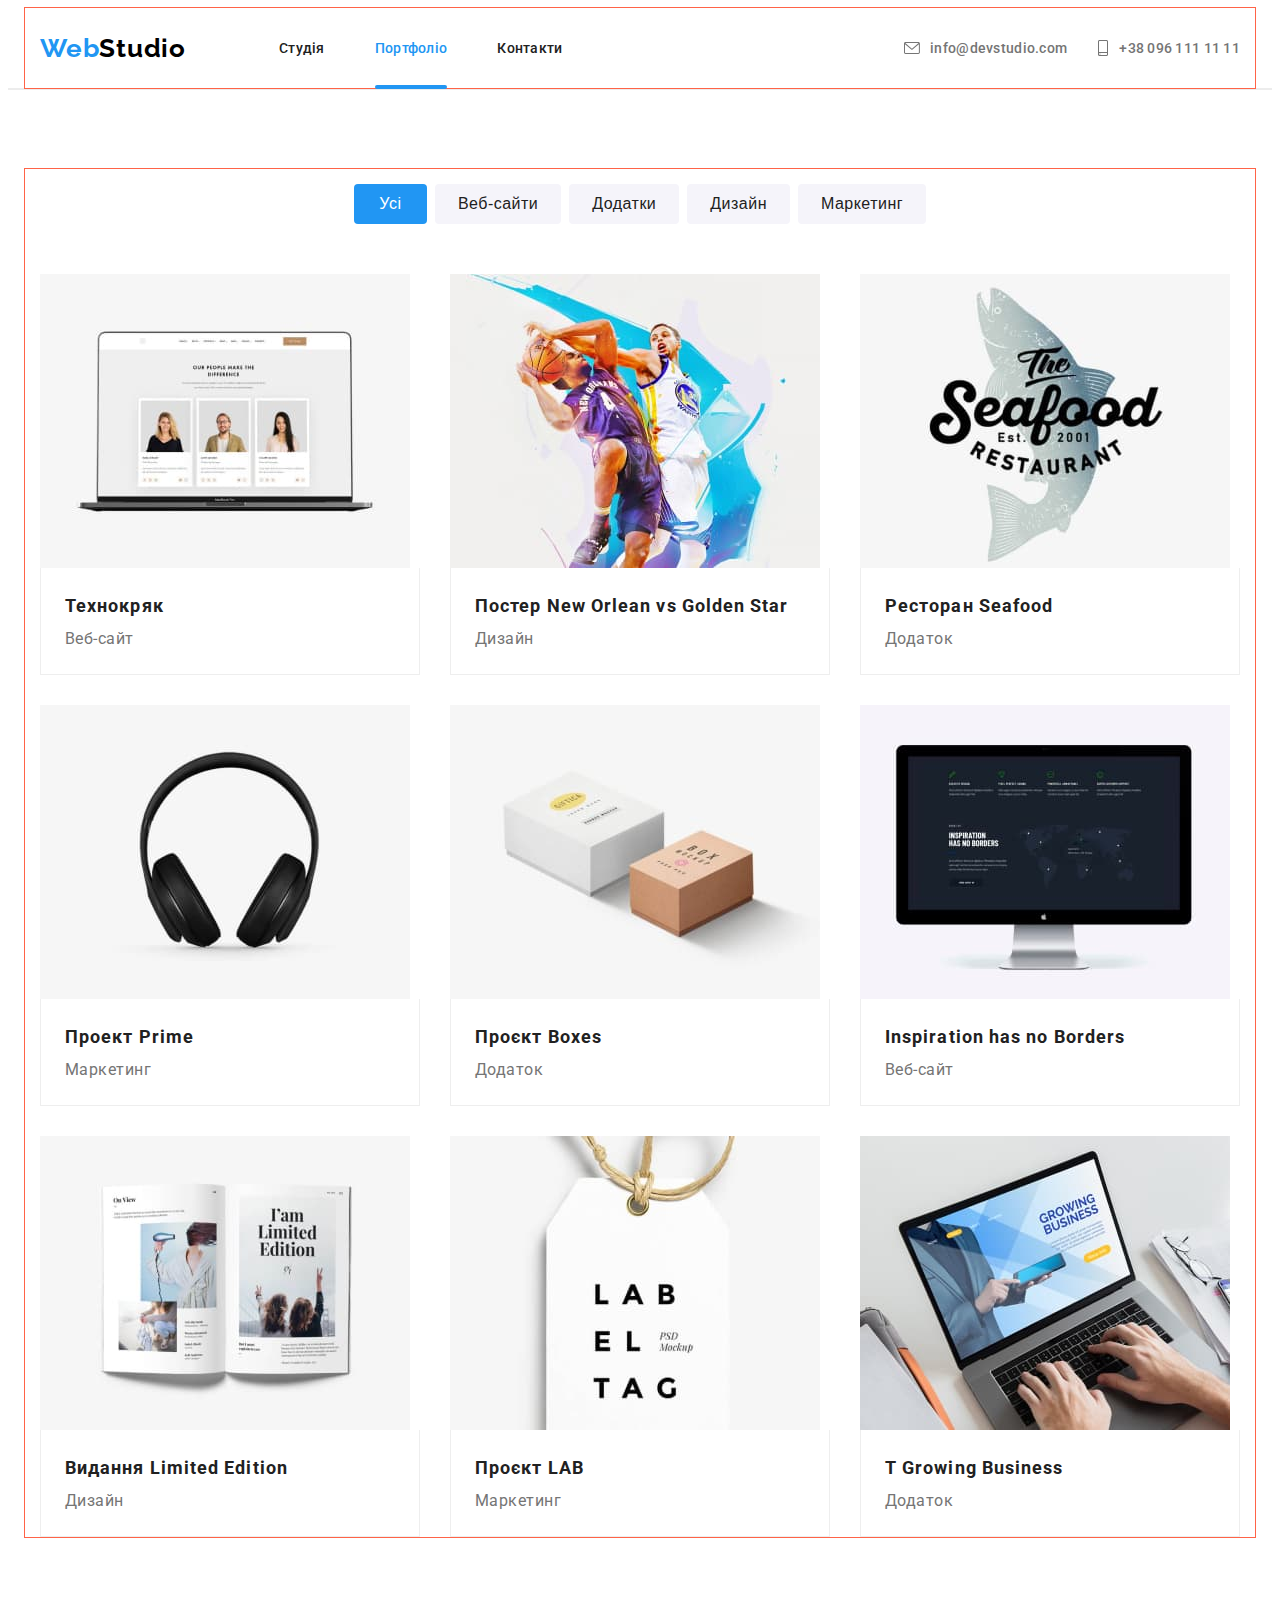
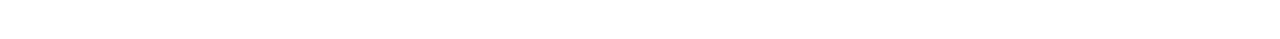
==== commit a8627d43: "Portfolio fin" ====
--- a/portfolio.html
+++ b/portfolio.html
@@ -128,7 +128,7 @@
                               alt="ноутбук з зображенням сторінки сайту на моніторі"
                            />
 
-                           <div class="basis-scale card__banner flip--back">
+                           <div class="card__banner flip--back">
                               <p class="card__txt scale-txt">
                                  Ресурс пропонує комплексні пропозиції з різним
                                  рівнем функціоналу та сервісів. Все це
@@ -149,9 +149,7 @@
                <!-- === NEW-ORLEAN === -->
                <li class="examples__item card">
                   <a class="card__link scene" href="">
-                     <div class="card__decor"></div>
-
-                     <div class="card__dscr">
+                     <div class="card__decor">
                         <div class="card__thumb flip--front">
                            <img
                               src="./images/exampl-02.jpg"
@@ -161,19 +159,22 @@
                            />
                         </div>
 
-                        <div class="basis-scale over-box flip--back">
-                           <p class="card__txt scale-txt">
-                              Ресурс пропонує комплексні пропозиції з різним
-                              рівнем функціоналу та сервісів. Все це дозволить
-                              відвідувачу отримати вичерпні відомості про
-                              компанію чи приватну особу.
-                           </p>
-                        </div>
-                        <h3 class="examples-title title">
+                        <div class="card__banner flip--back">
+                           <p class="card__txt scale-txt">
+                              Ресурс пропонує комплексні пропозиції з різним
+                              рівнем функціоналу та сервісів. Все це дозволить
+                              відвідувачу отримати вичерпні відомості про
+                              компанію чи приватну особу.
+                           </p>
+                        </div>
+                     </div>
+
+                     <div class="card__dscr">
+                        <h3 class="card__title title">
                            Постер
                            <span lang="en">New Orlean vs Golden Star</span>
                         </h3>
-                        <p class="examples-text">Дизайн</p>
+                        <p class="card__name">Дизайн</p>
                      </div>
                   </a>
                </li>
@@ -192,7 +193,7 @@
                            />
                         </div>
 
-                        <div class="basis-scale over-box flip--back">
+                        <div class="card__banner flip--back">
                            <p class="card__txt">
                               Ресурс пропонує комплексні пропозиції з різним
                               рівнем функціоналу та сервісів. Все це дозволить
@@ -203,10 +204,10 @@
                      </div>
 
                      <div class="card__dscr">
-                        <h3 class="examples-title title">
+                        <h3 class="card__title title">
                            Ресторан <span lang="en">Seafood</span>
                         </h3>
-                        <p class="examples-text">Додаток</p>
+                        <p class="card__name">Додаток</p>
                      </div>
                   </a>
                </li>
@@ -225,21 +226,21 @@
                            />
                         </div>
 
-                        <div class="basis-scale over-box flip--back">
-                           <p class="card__txt scale-txt">
-                              Ресурс пропонує комплексні пропозиції з різним
-                              рівнем функціоналу та сервісів. Все це дозволить
-                              відвідувачу отримати вичерпні відомості про
-                              компанію чи приватну особу.
-                           </p>
-                        </div>
-                     </div>
-
-                     <div class="card__dscr">
-                        <h3 class="examples-title title">
+                        <div class="card__banner flip--back">
+                           <p class="card__txt scale-txt">
+                              Ресурс пропонує комплексні пропозиції з різним
+                              рівнем функціоналу та сервісів. Все це дозволить
+                              відвідувачу отримати вичерпні відомості про
+                              компанію чи приватну особу.
+                           </p>
+                        </div>
+                     </div>
+
+                     <div class="card__dscr">
+                        <h3 class="card__title title">
                            Проeкт <span lang="en">Prime</span>
                         </h3>
-                        <p class="examples-text">Маркетинг</p>
+                        <p class="card__name">Маркетинг</p>
                      </div>
                   </a>
                </li>
@@ -258,21 +259,21 @@
                            />
                         </div>
 
-                        <div class="basis-scale over-box flip--back">
-                           <p class="card__txt scale-txt">
-                              Ресурс пропонує комплексні пропозиції з різним
-                              рівнем функціоналу та сервісів. Все це дозволить
-                              відвідувачу отримати вичерпні відомості про
-                              компанію чи приватну особу.
-                           </p>
-                        </div>
-                     </div>
-
-                     <div class="card__dscr">
-                        <h3 class="examples-title title">
+                        <div class="card__banner flip--back">
+                           <p class="card__txt scale-txt">
+                              Ресурс пропонує комплексні пропозиції з різним
+                              рівнем функціоналу та сервісів. Все це дозволить
+                              відвідувачу отримати вичерпні відомості про
+                              компанію чи приватну особу.
+                           </p>
+                        </div>
+                     </div>
+
+                     <div class="card__dscr">
+                        <h3 class="card__title title">
                            Проєкт <span lang="en">Boxes</span>
                         </h3>
-                        <p class="examples-text">Додаток</p>
+                        <p class="card__name">Додаток</p>
                      </div>
                   </a>
                </li>
@@ -290,21 +291,22 @@
                               alt="монітор з зображенням сторінки сайту"
                            />
                         </div>
-                        <div class="basis-scale over-box flip--back">
-                           <p class="card__txt scale-txt">
-                              Ресурс пропонує комплексні пропозиції з різним
-                              рівнем функціоналу та сервісів. Все це дозволить
-                              відвідувачу отримати вичерпні відомості про
-                              компанію чи приватну особу.
-                           </p>
-                        </div>
-                     </div>
-
-                     <div class="card__dscr">
-                        <h3 class="examples-title title">
+
+                        <div class="card__banner flip--back">
+                           <p class="card__txt scale-txt">
+                              Ресурс пропонує комплексні пропозиції з різним
+                              рівнем функціоналу та сервісів. Все це дозволить
+                              відвідувачу отримати вичерпні відомості про
+                              компанію чи приватну особу.
+                           </p>
+                        </div>
+                     </div>
+
+                     <div class="card__dscr">
+                        <h3 class="card__title title">
                            <span lang="en">Inspiration has no Borders</span>
                         </h3>
-                        <p class="examples-text">Веб-сайт</p>
+                        <p class="card__name">Веб-сайт</p>
                      </div>
                   </a>
                </li>
@@ -322,21 +324,22 @@
                               alt="зображення розвороту журналу з картинками"
                            />
                         </div>
-                        <div class="basis-scale over-box flip--back">
-                           <p class="card__txt scale-txt">
-                              Ресурс пропонує комплексні пропозиції з різним
-                              рівнем функціоналу та сервісів. Все це дозволить
-                              відвідувачу отримати вичерпні відомості про
-                              компанію чи приватну особу.
-                           </p>
-                        </div>
-                     </div>
-
-                     <div class="card__dscr">
-                        <h3 class="examples-title title">
+
+                        <div class="card__banner flip--back">
+                           <p class="card__txt scale-txt">
+                              Ресурс пропонує комплексні пропозиції з різним
+                              рівнем функціоналу та сервісів. Все це дозволить
+                              відвідувачу отримати вичерпні відомості про
+                              компанію чи приватну особу.
+                           </p>
+                        </div>
+                     </div>
+
+                     <div class="card__dscr">
+                        <h3 class="card__title title">
                            Видання <span lang="en">Limited Edition</span>
                         </h3>
-                        <p class="examples-text">Дизайн</p>
+                        <p class="card__name">Дизайн</p>
                      </div>
                   </a>
                </li>
@@ -354,21 +357,22 @@
                               alt="зображення бірки з написом"
                            />
                         </div>
-                        <div class="basis-scale over-box flip--back">
-                           <p class="card__txt scale-txt">
-                              Ресурс пропонує комплексні пропозиції з різним
-                              рівнем функціоналу та сервісів. Все це дозволить
-                              відвідувачу отримати вичерпні відомості про
-                              компанію чи приватну особу.
-                           </p>
-                        </div>
-                     </div>
-
-                     <div class="card__dscr">
-                        <h3 class="examples-title title">
+
+                        <div class="card__banner flip--back">
+                           <p class="card__txt scale-txt">
+                              Ресурс пропонує комплексні пропозиції з різним
+                              рівнем функціоналу та сервісів. Все це дозволить
+                              відвідувачу отримати вичерпні відомості про
+                              компанію чи приватну особу.
+                           </p>
+                        </div>
+                     </div>
+
+                     <div class="card__dscr">
+                        <h3 class="card__title title">
                            Проєкт <span lang="en">LAB</span>
                         </h3>
-                        <p class="examples-text">Маркетинг</p>
+                        <p class="card__name">Маркетинг</p>
                      </div>
                   </a>
                </li>
@@ -386,19 +390,20 @@
                               alt="руки людини набирають текст на клавіатурі ноутбука"
                            />
                         </div>
-                        <div class="basis-scale over-box flip--back">
-                           <p class="card__txt scale-txt">
-                              Ресурс пропонує комплексні пропозиції з різним
-                              рівнем функціоналу та сервісів. Все це дозволить
-                              відвідувачу отримати вичерпні відомості про
-                              компанію чи приватну особу.
-                           </p>
-                        </div>
-                     </div>
-
-                     <div class="card__dscr">
-                        <h3 class="examples-title title">Growing Business</h3>
-                        <p class="examples-text">Додаток</p>
+
+                        <div class="card__banner flip--back">
+                           <p class="card__txt scale-txt">
+                              Ресурс пропонує комплексні пропозиції з різним
+                              рівнем функціоналу та сервісів. Все це дозволить
+                              відвідувачу отримати вичерпні відомості про
+                              компанію чи приватну особу.
+                           </p>
+                        </div>
+                     </div>
+
+                     <div class="card__dscr">
+                        <h3 class="card__title title">Т Growing Business</h3>
+                        <p class="card__name">Додаток</p>
                      </div>
                   </a>
                </li>
--- a/css/portfolio.min.css
+++ b/css/portfolio.min.css
@@ -1 +1 @@
-p,h1,h2,h3,h4,h5,h6{margin:0;padding:0}ul,ol{list-style:none;margin:0;padding:0}a{color:inherit;text-decoration:none}img{display:block;max-width:100%}input{padding:0}button{border:1px solid rgba(0,0,0,0)}.visually-hidden{position:absolute;width:1px;height:1px;margin:-1px;border:0;padding:0;clip:rect(0 0 0 0);overflow:hidden}body{color:#757575;background-color:#fff;font-family:"Roboto",sans-serif;font-weight:400;font-size:14px;line-height:1.7;letter-spacing:.42px}.section{padding-top:94px;padding-bottom:94px}.no-padding{padding-top:0}.container{width:1200px;padding-left:15px;padding-right:15px;margin-left:auto;margin-right:auto;outline:1px solid tomato}.btn{border-radius:4px;display:inline-block;font-weight:700;color:#fff;background-color:#2196f3;-webkit-transition:background-color 500ms cubic-bezier(0.4, 0, 0.2, 1);transition:background-color 500ms cubic-bezier(0.4, 0, 0.2, 1);cursor:pointer}.btn:focus,.btn:hover{background-color:#188ce8}.title{font-weight:700;color:#212121}.section-title{text-align:center;font-size:36px;line-height:1.17}.logo{font-family:"Raleway";font-weight:700;font-size:26px;line-height:1.19;letter-spacing:.03em;color:#2196f3}.logo__part--dark{color:#000}.logo__part--light{color:#fff}.social{display:-webkit-box;display:-ms-flexbox;display:flex;-ms-flex-wrap:wrap;flex-wrap:wrap;-webkit-box-pack:justify;-ms-flex-pack:justify;justify-content:space-between;margin-top:-10px;margin-left:-10px}.social--dark .social__link{color:#fff;background-color:rgba(255,255,255,.1)}.social__item{margin-left:10px;margin-top:10px}.social__link{display:-webkit-box;display:-ms-flexbox;display:flex;width:44px;height:44px;border-radius:50%;color:#afb1b8;-webkit-transition:all 500ms cubic-bezier(0.4, 0, 0.2, 1);transition:all 500ms cubic-bezier(0.4, 0, 0.2, 1)}.social__link:focus,.social__link:hover{color:#fff;background-color:#2196f3}.social__ico{margin:auto;fill:currentColor}.header{border-bottom:2px solid #ececec}.header__wrapper{display:-webkit-box;display:-ms-flexbox;display:flex;-webkit-box-pack:start;-ms-flex-pack:start;justify-content:flex-start;-webkit-box-align:center;-ms-flex-align:center;align-items:center}.main-nav{margin-left:93px}.nav-list{display:-webkit-box;display:-ms-flexbox;display:flex;-webkit-box-pack:start;-ms-flex-pack:start;justify-content:flex-start;-webkit-box-align:center;-ms-flex-align:center;align-items:center}.nav-list__item+.nav-list__item{margin-left:50px}.nav-list__link{position:relative;display:block;padding-top:32px;padding-bottom:32px;font-family:Roboto;font-weight:500;line-height:normal;letter-spacing:.28px;color:#212121;-webkit-transition:color 500ms cubic-bezier(0.4, 0, 0.2, 1);transition:color 500ms cubic-bezier(0.4, 0, 0.2, 1)}.nav-list__link.current{color:#2196f3}.nav-list__link.current:after{content:"";position:absolute;display:block;bottom:-1px;width:100%;height:4px;border-radius:2px;background-color:#2196f3}.nav-list__link:focus,.nav-list__link:hover{color:#2196f3}.contaсt__list{display:-webkit-box;display:-ms-flexbox;display:flex;margin-left:auto}.contact__item+.contact__item{margin-left:30px}.contact__link{display:-webkit-box;display:-ms-flexbox;display:flex;font-family:Roboto;font-style:normal;font-weight:500;line-height:normal;letter-spacing:.28px;color:#757575;-webkit-transition:color 500ms cubic-bezier(0.4, 0, 0.2, 1);transition:color 500ms cubic-bezier(0.4, 0, 0.2, 1)}.contact__link span{margin-left:10px}.contact__link:focus,.contact__link:hover{color:#2196f3}.contact__ico{margin:auto;fill:currentColor}.filter{display:-webkit-box;display:-ms-flexbox;display:flex;-ms-flex-wrap:wrap;flex-wrap:wrap;-webkit-box-pack:center;-ms-flex-pack:center;justify-content:center;margin-left:-8px;margin-top:-15px}.filter__item{margin-left:8px;margin-top:15px}.filter__btn{padding:6px 22px;min-width:73px;font-size:16px;font-weight:500;line-height:1.63;letter-spacing:.48px;color:#212121;background-color:#f5f4fa;border-radius:4px;-webkit-transition:all 500ms cubic-bezier(0.4, 0, 0.2, 1);transition:all 500ms cubic-bezier(0.4, 0, 0.2, 1)}.filter__btn.active{color:#fff;background-color:#2196f3}.filter__btn:focus,.filter__btn:hover{color:#fff;background-color:#2196f3}.portfolio__list{margin-top:50px;-webkit-column-gap:30px;-moz-column-gap:30px;column-gap:30px;row-gap:30px}.examples{display:-webkit-box;display:-ms-flexbox;display:flex;-ms-flex-wrap:wrap;flex-wrap:wrap;-webkit-box-pack:justify;-ms-flex-pack:justify;justify-content:space-between}.examples__item{-ms-flex-preferred-size:calc(33.3333333333% - 30px);flex-basis:calc(33.3333333333% - 30px);-webkit-box-flex:1;-ms-flex-positive:1;flex-grow:1}.card__link{display:block}.card__decor{position:relative;overflow:hidden}.card__banner{position:absolute;top:0;left:0;height:294px;padding:63px 24px;-webkit-transform:translateY(101%);transform:translateY(101%);background-color:rgba(33,150,243,.9)}.card__txt{font-size:18px;font-weight:400;line-height:1.56;letter-spacing:.54px;color:#fff}.card__dscr{padding:20px 24px;border:1px solid #eee;border-top:none}.card__link:focus .card__dscr,.card__link:hover .card__dscr{-webkit-box-shadow:1px 4px 6px 0px rgba(0,0,0,.16),0px 4px 4px 0px rgba(0,0,0,.06),0px 1px 1px 0px rgba(0,0,0,.12);box-shadow:1px 4px 6px 0px rgba(0,0,0,.16),0px 4px 4px 0px rgba(0,0,0,.06),0px 1px 1px 0px rgba(0,0,0,.12)}.card__title{font-size:18px;line-height:2;letter-spacing:1.08px}.card__name{font-size:16px;line-height:30px;letter-spacing:.48px;color:#757575}/*# sourceMappingURL=portfolio.min.css.map */+p,h1,h2,h3,h4,h5,h6{margin:0;padding:0}ul,ol{list-style:none;margin:0;padding:0}a{color:inherit;text-decoration:none}img{display:block;max-width:100%}input{padding:0}button{border:1px solid rgba(0,0,0,0)}.visually-hidden{position:absolute;width:1px;height:1px;margin:-1px;border:0;padding:0;clip:rect(0 0 0 0);overflow:hidden}body{color:#757575;background-color:#fff;font-family:"Roboto",sans-serif;font-weight:400;font-size:14px;line-height:1.7;letter-spacing:.42px}.section{padding-top:94px;padding-bottom:94px}.no-padding{padding-top:0}.container{width:1200px;padding-left:15px;padding-right:15px;margin-left:auto;margin-right:auto;outline:1px solid tomato}.btn{border-radius:4px;display:inline-block;font-weight:700;color:#fff;background-color:#2196f3;-webkit-transition:background-color 500ms cubic-bezier(0.4, 0, 0.2, 1);transition:background-color 500ms cubic-bezier(0.4, 0, 0.2, 1);cursor:pointer}.btn:focus,.btn:hover{background-color:#188ce8}.title{font-weight:700;color:#212121}.section-title{text-align:center;font-size:36px;line-height:1.17}.logo{font-family:"Raleway";font-weight:700;font-size:26px;line-height:1.19;letter-spacing:.03em;color:#2196f3}.logo__part--dark{color:#000}.logo__part--light{color:#fff}.social{display:-webkit-box;display:-ms-flexbox;display:flex;-ms-flex-wrap:wrap;flex-wrap:wrap;-webkit-box-pack:justify;-ms-flex-pack:justify;justify-content:space-between;margin-top:-10px;margin-left:-10px}.social--dark .social__link{color:#fff;background-color:rgba(255,255,255,.1)}.social__item{margin-left:10px;margin-top:10px}.social__link{display:-webkit-box;display:-ms-flexbox;display:flex;width:44px;height:44px;border-radius:50%;color:#afb1b8;-webkit-transition:all 500ms cubic-bezier(0.4, 0, 0.2, 1);transition:all 500ms cubic-bezier(0.4, 0, 0.2, 1)}.social__link:focus,.social__link:hover{color:#fff;background-color:#2196f3}.social__ico{margin:auto;fill:currentColor}.header{border-bottom:2px solid #ececec}.header__wrapper{display:-webkit-box;display:-ms-flexbox;display:flex;-webkit-box-pack:start;-ms-flex-pack:start;justify-content:flex-start;-webkit-box-align:center;-ms-flex-align:center;align-items:center}.main-nav{margin-left:93px}.nav-list{display:-webkit-box;display:-ms-flexbox;display:flex;-webkit-box-pack:start;-ms-flex-pack:start;justify-content:flex-start;-webkit-box-align:center;-ms-flex-align:center;align-items:center}.nav-list__item+.nav-list__item{margin-left:50px}.nav-list__link{position:relative;display:block;padding-top:32px;padding-bottom:32px;font-family:Roboto;font-weight:500;line-height:normal;letter-spacing:.28px;color:#212121;-webkit-transition:color 500ms cubic-bezier(0.4, 0, 0.2, 1);transition:color 500ms cubic-bezier(0.4, 0, 0.2, 1)}.nav-list__link.current{color:#2196f3}.nav-list__link.current:after{content:"";position:absolute;display:block;bottom:-1px;width:100%;height:4px;border-radius:2px;background-color:#2196f3}.nav-list__link:focus,.nav-list__link:hover{color:#2196f3}.contaсt__list{display:-webkit-box;display:-ms-flexbox;display:flex;margin-left:auto}.contact__item+.contact__item{margin-left:30px}.contact__link{display:-webkit-box;display:-ms-flexbox;display:flex;font-family:Roboto;font-style:normal;font-weight:500;line-height:normal;letter-spacing:.28px;color:#757575;-webkit-transition:color 500ms cubic-bezier(0.4, 0, 0.2, 1);transition:color 500ms cubic-bezier(0.4, 0, 0.2, 1)}.contact__link span{margin-left:10px}.contact__link:focus,.contact__link:hover{color:#2196f3}.contact__ico{margin:auto;fill:currentColor}.filter{display:-webkit-box;display:-ms-flexbox;display:flex;-ms-flex-wrap:wrap;flex-wrap:wrap;-webkit-box-pack:center;-ms-flex-pack:center;justify-content:center;margin-left:-8px;margin-top:-15px}.filter__item{margin-left:8px;margin-top:15px}.filter__btn{padding:6px 22px;min-width:73px;font-size:16px;font-weight:500;line-height:1.63;letter-spacing:.48px;color:#212121;background-color:#f5f4fa;border-radius:4px;-webkit-transition:all 500ms cubic-bezier(0.4, 0, 0.2, 1);transition:all 500ms cubic-bezier(0.4, 0, 0.2, 1)}.filter__btn.active{color:#fff;background-color:#2196f3}.filter__btn:focus,.filter__btn:hover{color:#fff;background-color:#2196f3}.portfolio__list{margin-top:50px;-webkit-column-gap:30px;-moz-column-gap:30px;column-gap:30px;row-gap:30px}.examples{display:-webkit-box;display:-ms-flexbox;display:flex;-ms-flex-wrap:wrap;flex-wrap:wrap;-webkit-box-pack:justify;-ms-flex-pack:justify;justify-content:space-between}.examples__item{-ms-flex-preferred-size:calc(33.3333333333% - 30px);flex-basis:calc(33.3333333333% - 30px);-webkit-box-flex:1;-ms-flex-positive:1;flex-grow:1}.card__link{display:block}.card__decor{position:relative;overflow:hidden}.card__banner{position:absolute;top:0;left:0;height:294px;padding:63px 24px;-webkit-transform:translateY(101%);transform:translateY(101%);background-color:rgba(33,150,243,.9);-webkit-transition:all 500ms cubic-bezier(0.4, 0, 0.2, 1);transition:all 500ms cubic-bezier(0.4, 0, 0.2, 1)}.card__link:hover .card__banner{-webkit-transform:translateY(0);transform:translateY(0)}.card__txt{font-size:18px;font-weight:400;line-height:1.56;letter-spacing:.54px;color:#fff}.card__dscr{padding:20px 24px;border:1px solid #eee;border-top:none}.card__link:focus .card__dscr,.card__link:hover .card__dscr{-webkit-box-shadow:1px 4px 6px 0px rgba(0,0,0,.16),0px 4px 4px 0px rgba(0,0,0,.06),0px 1px 1px 0px rgba(0,0,0,.12);box-shadow:1px 4px 6px 0px rgba(0,0,0,.16),0px 4px 4px 0px rgba(0,0,0,.06),0px 1px 1px 0px rgba(0,0,0,.12)}.card__title{font-size:18px;line-height:2;letter-spacing:1.08px}.card__name{font-size:16px;line-height:30px;letter-spacing:.48px;color:#757575}/*# sourceMappingURL=portfolio.min.css.map */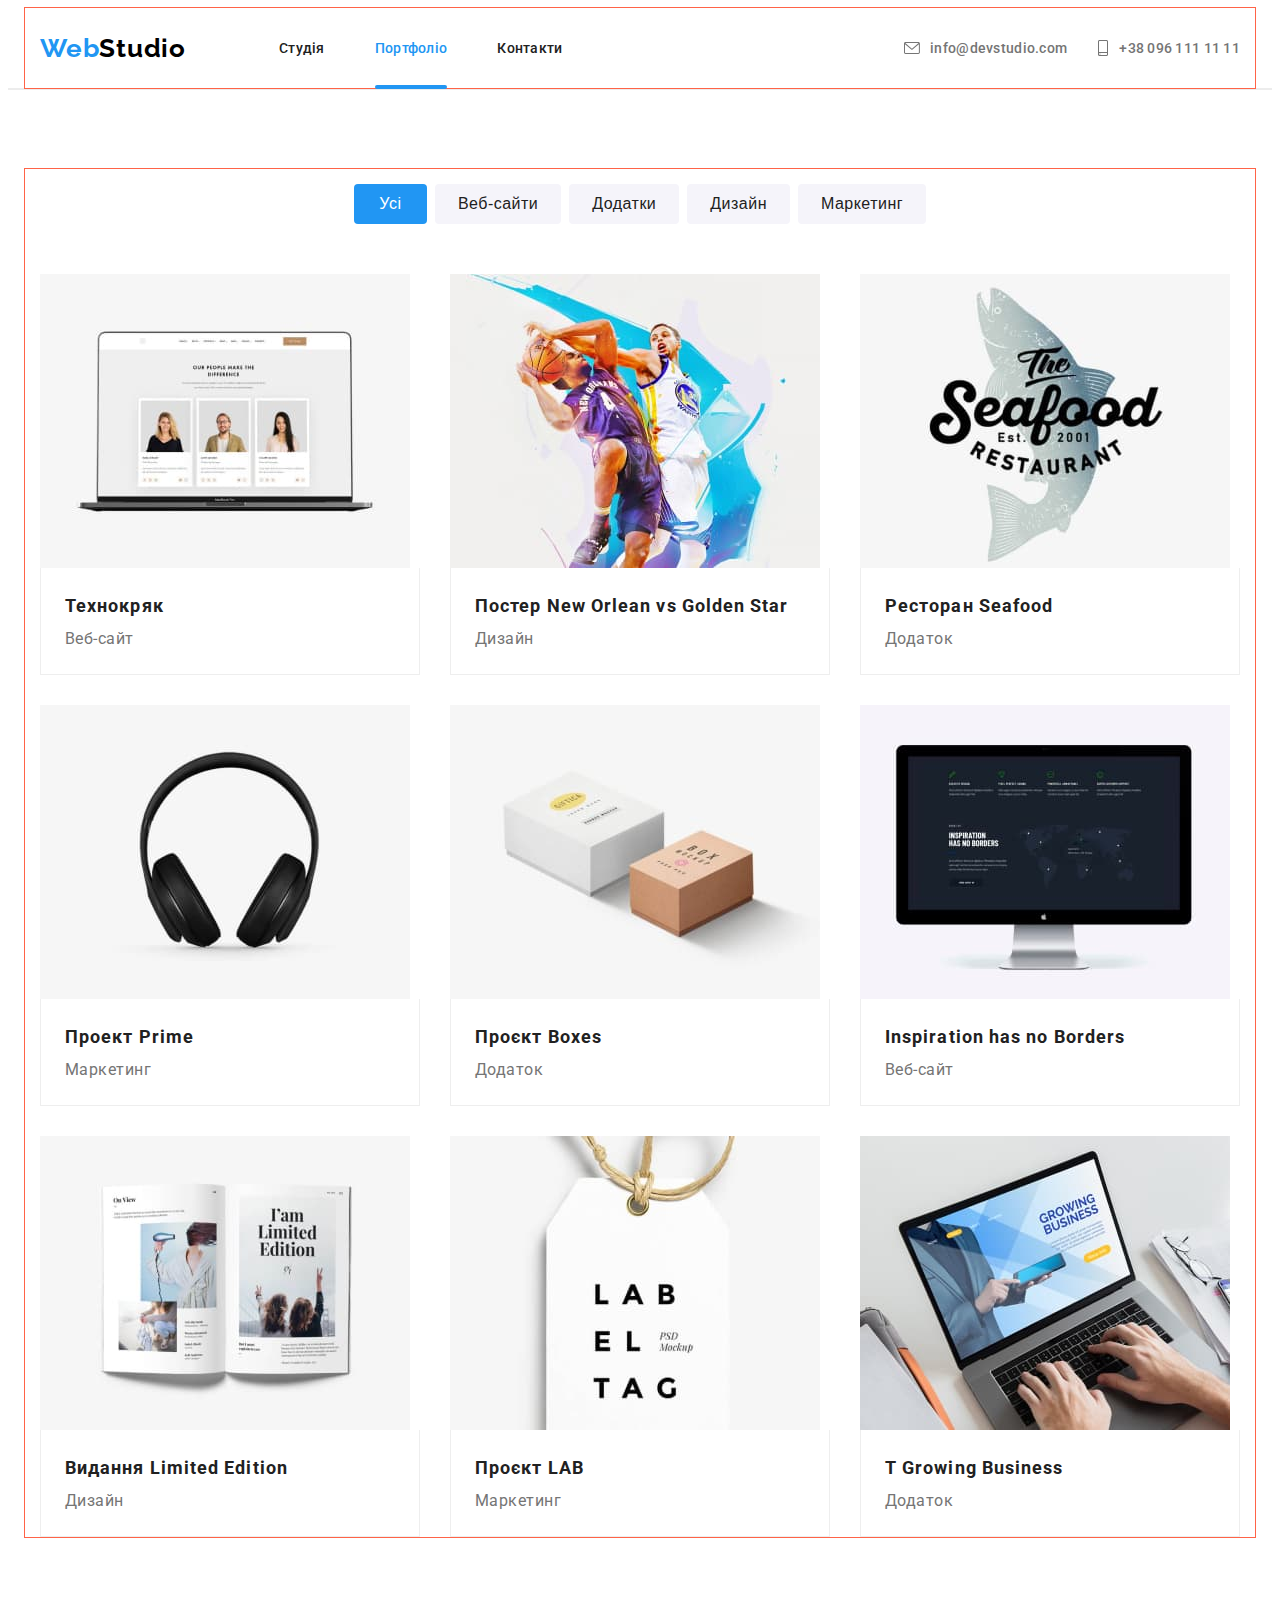
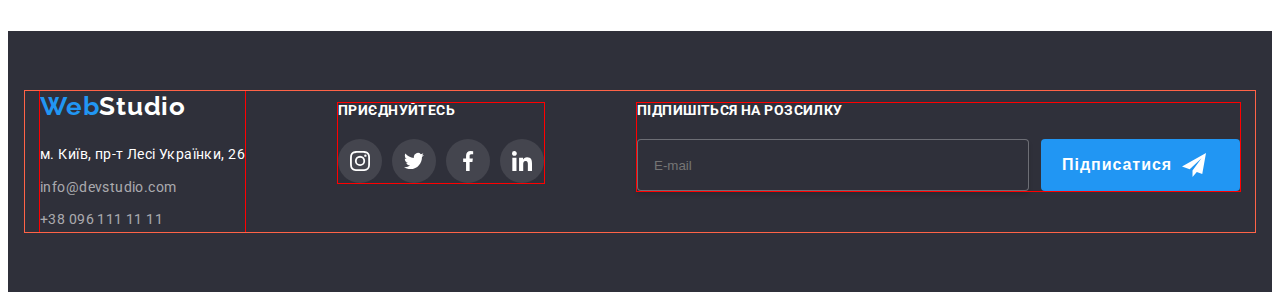
==== commit 547d07e1: "added footer for portfolio" ====
--- a/portfolio.html
+++ b/portfolio.html
@@ -412,4 +412,105 @@
          </div>
       </section>
    </main>
+
+   <footer class="footer">
+      <div class="container footer__wrapper">
+         <div class="footer-box footer__item">
+            <a class="logo footer__logo" href="#top">
+               Web<span class="logo__part--light">Studio</span>
+            </a>
+
+            <!-- ADDRES-FOOTER -->
+
+            <address class="footer__address address" id="footer-contact">
+               <ul class="address__list">
+                  <li class="address__item">
+                     <a
+                        class="address__link map"
+                        href="https://goo.gl/maps/ic5BbQwKgorMATyc7"
+                        target="_blank"
+                        rel="noopener noreferrer nofollow"
+                     >
+                        м. Київ, пр-т Лесі Українки, 26
+                     </a>
+                  </li>
+                  <li class="address__item">
+                     <a
+                        class="address__link link"
+                        href="mailto:info@devstudio.com"
+                     >
+                        info@devstudio.com
+                     </a>
+                  </li>
+                  <li class="address__item">
+                     <a class="address__link link" href="tel:+380961111111">
+                        +38 096 111 11 11
+                     </a>
+                  </li>
+               </ul>
+            </address>
+         </div>
+
+         <!-- ===== FOOTER-SOCIAL ===== -->
+         <div class="footer-box-social footer__item">
+            <strong class="footer__title title">приєднуйтесь</strong>
+
+            <div class="footer__social-box">
+               <ul class="social social--dark">
+                  <li class="social__item">
+                     <a href="" class="social__link insta-link">
+                        <svg class="social__ico" width="20" height="20">
+                           <use href="./images/symbol.svg#insta"></use>
+                        </svg>
+                     </a>
+                  </li>
+
+                  <li class="social__item">
+                     <a href="" class="social__link twit-link link">
+                        <svg class="social__ico" width="20" height="20">
+                           <use href="./images/symbol.svg#twitter"></use>
+                        </svg>
+                     </a>
+                  </li>
+
+                  <li class="social__item">
+                     <a href="" class="social__link fb-link link">
+                        <svg class="social__ico" width="20" height="20">
+                           <use href="./images/symbol.svg#facebook"></use>
+                        </svg>
+                     </a>
+                  </li>
+
+                  <li class="social__item">
+                     <a href="" class="social__link in-link link">
+                        <svg class="social__ico" width="20" height="20">
+                           <use href="./images/symbol.svg#linkedin"></use>
+                        </svg>
+                     </a>
+                  </li>
+               </ul>
+            </div>
+         </div>
+
+         <!-- ===== Subscribe ===== -->
+
+         <div class="footer__suscribe footer__item">
+            <strong class="footer__title title">Підпишіться на розсилку</strong>
+            <form class="footer__form suscribe" action="#">
+               <input
+                  class="subscribe__input"
+                  type="email"
+                  name="subscribe-mail"
+                  placeholder="E-mail"
+               />
+               <button class="subscribe__btn btn" type="submit">
+                  Підписатися
+                  <svg class="subscribe__icon" width="24" height="24">
+                     <use href="./images/icons-sec-vsc.svg#footer-send"></use>
+                  </svg>
+               </button>
+            </form>
+         </div>
+      </div>
+   </footer>
 </html>
--- a/css/portfolio.min.css
+++ b/css/portfolio.min.css
@@ -1 +1 @@
-p,h1,h2,h3,h4,h5,h6{margin:0;padding:0}ul,ol{list-style:none;margin:0;padding:0}a{color:inherit;text-decoration:none}img{display:block;max-width:100%}input{padding:0}button{border:1px solid rgba(0,0,0,0)}.visually-hidden{position:absolute;width:1px;height:1px;margin:-1px;border:0;padding:0;clip:rect(0 0 0 0);overflow:hidden}body{color:#757575;background-color:#fff;font-family:"Roboto",sans-serif;font-weight:400;font-size:14px;line-height:1.7;letter-spacing:.42px}.section{padding-top:94px;padding-bottom:94px}.no-padding{padding-top:0}.container{width:1200px;padding-left:15px;padding-right:15px;margin-left:auto;margin-right:auto;outline:1px solid tomato}.btn{border-radius:4px;display:inline-block;font-weight:700;color:#fff;background-color:#2196f3;-webkit-transition:background-color 500ms cubic-bezier(0.4, 0, 0.2, 1);transition:background-color 500ms cubic-bezier(0.4, 0, 0.2, 1);cursor:pointer}.btn:focus,.btn:hover{background-color:#188ce8}.title{font-weight:700;color:#212121}.section-title{text-align:center;font-size:36px;line-height:1.17}.logo{font-family:"Raleway";font-weight:700;font-size:26px;line-height:1.19;letter-spacing:.03em;color:#2196f3}.logo__part--dark{color:#000}.logo__part--light{color:#fff}.social{display:-webkit-box;display:-ms-flexbox;display:flex;-ms-flex-wrap:wrap;flex-wrap:wrap;-webkit-box-pack:justify;-ms-flex-pack:justify;justify-content:space-between;margin-top:-10px;margin-left:-10px}.social--dark .social__link{color:#fff;background-color:rgba(255,255,255,.1)}.social__item{margin-left:10px;margin-top:10px}.social__link{display:-webkit-box;display:-ms-flexbox;display:flex;width:44px;height:44px;border-radius:50%;color:#afb1b8;-webkit-transition:all 500ms cubic-bezier(0.4, 0, 0.2, 1);transition:all 500ms cubic-bezier(0.4, 0, 0.2, 1)}.social__link:focus,.social__link:hover{color:#fff;background-color:#2196f3}.social__ico{margin:auto;fill:currentColor}.header{border-bottom:2px solid #ececec}.header__wrapper{display:-webkit-box;display:-ms-flexbox;display:flex;-webkit-box-pack:start;-ms-flex-pack:start;justify-content:flex-start;-webkit-box-align:center;-ms-flex-align:center;align-items:center}.main-nav{margin-left:93px}.nav-list{display:-webkit-box;display:-ms-flexbox;display:flex;-webkit-box-pack:start;-ms-flex-pack:start;justify-content:flex-start;-webkit-box-align:center;-ms-flex-align:center;align-items:center}.nav-list__item+.nav-list__item{margin-left:50px}.nav-list__link{position:relative;display:block;padding-top:32px;padding-bottom:32px;font-family:Roboto;font-weight:500;line-height:normal;letter-spacing:.28px;color:#212121;-webkit-transition:color 500ms cubic-bezier(0.4, 0, 0.2, 1);transition:color 500ms cubic-bezier(0.4, 0, 0.2, 1)}.nav-list__link.current{color:#2196f3}.nav-list__link.current:after{content:"";position:absolute;display:block;bottom:-1px;width:100%;height:4px;border-radius:2px;background-color:#2196f3}.nav-list__link:focus,.nav-list__link:hover{color:#2196f3}.contaсt__list{display:-webkit-box;display:-ms-flexbox;display:flex;margin-left:auto}.contact__item+.contact__item{margin-left:30px}.contact__link{display:-webkit-box;display:-ms-flexbox;display:flex;font-family:Roboto;font-style:normal;font-weight:500;line-height:normal;letter-spacing:.28px;color:#757575;-webkit-transition:color 500ms cubic-bezier(0.4, 0, 0.2, 1);transition:color 500ms cubic-bezier(0.4, 0, 0.2, 1)}.contact__link span{margin-left:10px}.contact__link:focus,.contact__link:hover{color:#2196f3}.contact__ico{margin:auto;fill:currentColor}.filter{display:-webkit-box;display:-ms-flexbox;display:flex;-ms-flex-wrap:wrap;flex-wrap:wrap;-webkit-box-pack:center;-ms-flex-pack:center;justify-content:center;margin-left:-8px;margin-top:-15px}.filter__item{margin-left:8px;margin-top:15px}.filter__btn{padding:6px 22px;min-width:73px;font-size:16px;font-weight:500;line-height:1.63;letter-spacing:.48px;color:#212121;background-color:#f5f4fa;border-radius:4px;-webkit-transition:all 500ms cubic-bezier(0.4, 0, 0.2, 1);transition:all 500ms cubic-bezier(0.4, 0, 0.2, 1)}.filter__btn.active{color:#fff;background-color:#2196f3}.filter__btn:focus,.filter__btn:hover{color:#fff;background-color:#2196f3}.portfolio__list{margin-top:50px;-webkit-column-gap:30px;-moz-column-gap:30px;column-gap:30px;row-gap:30px}.examples{display:-webkit-box;display:-ms-flexbox;display:flex;-ms-flex-wrap:wrap;flex-wrap:wrap;-webkit-box-pack:justify;-ms-flex-pack:justify;justify-content:space-between}.examples__item{-ms-flex-preferred-size:calc(33.3333333333% - 30px);flex-basis:calc(33.3333333333% - 30px);-webkit-box-flex:1;-ms-flex-positive:1;flex-grow:1}.card__link{display:block}.card__decor{position:relative;overflow:hidden}.card__banner{position:absolute;top:0;left:0;height:294px;padding:63px 24px;-webkit-transform:translateY(101%);transform:translateY(101%);background-color:rgba(33,150,243,.9);-webkit-transition:all 500ms cubic-bezier(0.4, 0, 0.2, 1);transition:all 500ms cubic-bezier(0.4, 0, 0.2, 1)}.card__link:hover .card__banner{-webkit-transform:translateY(0);transform:translateY(0)}.card__txt{font-size:18px;font-weight:400;line-height:1.56;letter-spacing:.54px;color:#fff}.card__dscr{padding:20px 24px;border:1px solid #eee;border-top:none}.card__link:focus .card__dscr,.card__link:hover .card__dscr{-webkit-box-shadow:1px 4px 6px 0px rgba(0,0,0,.16),0px 4px 4px 0px rgba(0,0,0,.06),0px 1px 1px 0px rgba(0,0,0,.12);box-shadow:1px 4px 6px 0px rgba(0,0,0,.16),0px 4px 4px 0px rgba(0,0,0,.06),0px 1px 1px 0px rgba(0,0,0,.12)}.card__title{font-size:18px;line-height:2;letter-spacing:1.08px}.card__name{font-size:16px;line-height:30px;letter-spacing:.48px;color:#757575}/*# sourceMappingURL=portfolio.min.css.map */+p,h1,h2,h3,h4,h5,h6{margin:0;padding:0}ul,ol{list-style:none;margin:0;padding:0}a{color:inherit;text-decoration:none}img{display:block;max-width:100%}input{padding:0}button{border:1px solid rgba(0,0,0,0)}.visually-hidden{position:absolute;width:1px;height:1px;margin:-1px;border:0;padding:0;clip:rect(0 0 0 0);overflow:hidden}body{color:#757575;background-color:#fff;font-family:"Roboto",sans-serif;font-weight:400;font-size:14px;line-height:1.7;letter-spacing:.42px}.section{padding-top:94px;padding-bottom:94px}.no-padding{padding-top:0}.container{width:1200px;padding-left:15px;padding-right:15px;margin-left:auto;margin-right:auto;outline:1px solid tomato}.btn{border-radius:4px;display:inline-block;font-weight:700;color:#fff;background-color:#2196f3;-webkit-transition:background-color 500ms cubic-bezier(0.4, 0, 0.2, 1);transition:background-color 500ms cubic-bezier(0.4, 0, 0.2, 1);cursor:pointer}.btn:focus,.btn:hover{background-color:#188ce8}.title{font-weight:700;color:#212121}.section-title{text-align:center;font-size:36px;line-height:1.17}.logo{font-family:"Raleway";font-weight:700;font-size:26px;line-height:1.19;letter-spacing:.03em;color:#2196f3}.logo__part--dark{color:#000}.logo__part--light{color:#fff}.social{display:-webkit-box;display:-ms-flexbox;display:flex;-ms-flex-wrap:wrap;flex-wrap:wrap;-webkit-box-pack:justify;-ms-flex-pack:justify;justify-content:space-between;margin-top:-10px;margin-left:-10px}.social--dark .social__link{color:#fff;background-color:rgba(255,255,255,.1)}.social__item{margin-left:10px;margin-top:10px}.social__link{display:-webkit-box;display:-ms-flexbox;display:flex;width:44px;height:44px;border-radius:50%;color:#afb1b8;-webkit-transition:all 500ms cubic-bezier(0.4, 0, 0.2, 1);transition:all 500ms cubic-bezier(0.4, 0, 0.2, 1)}.social__link:focus,.social__link:hover{color:#fff;background-color:#2196f3}.social__ico{margin:auto;fill:currentColor}.header{border-bottom:2px solid #ececec}.header__wrapper{display:-webkit-box;display:-ms-flexbox;display:flex;-webkit-box-pack:start;-ms-flex-pack:start;justify-content:flex-start;-webkit-box-align:center;-ms-flex-align:center;align-items:center}.main-nav{margin-left:93px}.nav-list{display:-webkit-box;display:-ms-flexbox;display:flex;-webkit-box-pack:start;-ms-flex-pack:start;justify-content:flex-start;-webkit-box-align:center;-ms-flex-align:center;align-items:center}.nav-list__item+.nav-list__item{margin-left:50px}.nav-list__link{position:relative;display:block;padding-top:32px;padding-bottom:32px;font-family:Roboto;font-weight:500;line-height:normal;letter-spacing:.28px;color:#212121;-webkit-transition:color 500ms cubic-bezier(0.4, 0, 0.2, 1);transition:color 500ms cubic-bezier(0.4, 0, 0.2, 1)}.nav-list__link.current{color:#2196f3}.nav-list__link.current:after{content:"";position:absolute;display:block;bottom:-1px;width:100%;height:4px;border-radius:2px;background-color:#2196f3}.nav-list__link:focus,.nav-list__link:hover{color:#2196f3}.contaсt__list{display:-webkit-box;display:-ms-flexbox;display:flex;margin-left:auto}.contact__item+.contact__item{margin-left:30px}.contact__link{display:-webkit-box;display:-ms-flexbox;display:flex;font-family:Roboto;font-style:normal;font-weight:500;line-height:normal;letter-spacing:.28px;color:#757575;-webkit-transition:color 500ms cubic-bezier(0.4, 0, 0.2, 1);transition:color 500ms cubic-bezier(0.4, 0, 0.2, 1)}.contact__link span{margin-left:10px}.contact__link:focus,.contact__link:hover{color:#2196f3}.contact__ico{margin:auto;fill:currentColor}.filter{display:-webkit-box;display:-ms-flexbox;display:flex;-ms-flex-wrap:wrap;flex-wrap:wrap;-webkit-box-pack:center;-ms-flex-pack:center;justify-content:center;margin-left:-8px;margin-top:-15px}.filter__item{margin-left:8px;margin-top:15px}.filter__btn{padding:6px 22px;min-width:73px;font-size:16px;font-weight:500;line-height:1.63;letter-spacing:.48px;color:#212121;background-color:#f5f4fa;border-radius:4px;-webkit-transition:all 500ms cubic-bezier(0.4, 0, 0.2, 1);transition:all 500ms cubic-bezier(0.4, 0, 0.2, 1)}.filter__btn.active{color:#fff;background-color:#2196f3}.filter__btn:focus,.filter__btn:hover{color:#fff;background-color:#2196f3}.portfolio__list{margin-top:50px;-webkit-column-gap:30px;-moz-column-gap:30px;column-gap:30px;row-gap:30px}.examples{display:-webkit-box;display:-ms-flexbox;display:flex;-ms-flex-wrap:wrap;flex-wrap:wrap;-webkit-box-pack:justify;-ms-flex-pack:justify;justify-content:space-between}.examples__item{-ms-flex-preferred-size:calc(33.3333333333% - 30px);flex-basis:calc(33.3333333333% - 30px);-webkit-box-flex:1;-ms-flex-positive:1;flex-grow:1}.card__link{display:block}.card__decor{position:relative;overflow:hidden}.card__banner{position:absolute;top:0;left:0;height:294px;padding:63px 24px;-webkit-transform:translateY(101%);transform:translateY(101%);background-color:rgba(33,150,243,.9);-webkit-transition:all 500ms cubic-bezier(0.4, 0, 0.2, 1);transition:all 500ms cubic-bezier(0.4, 0, 0.2, 1)}.card__link:hover .card__banner{-webkit-transform:translateY(0);transform:translateY(0)}.card__txt{font-size:18px;font-weight:400;line-height:1.56;letter-spacing:.54px;color:#fff}.card__dscr{padding:20px 24px;border:1px solid #eee;border-top:none}.card__link:focus .card__dscr,.card__link:hover .card__dscr{-webkit-box-shadow:1px 4px 6px 0px rgba(0,0,0,.16),0px 4px 4px 0px rgba(0,0,0,.06),0px 1px 1px 0px rgba(0,0,0,.12);box-shadow:1px 4px 6px 0px rgba(0,0,0,.16),0px 4px 4px 0px rgba(0,0,0,.06),0px 1px 1px 0px rgba(0,0,0,.12)}.card__title{font-size:18px;line-height:2;letter-spacing:1.08px}.card__name{font-size:16px;line-height:30px;letter-spacing:.48px;color:#757575}.footer{padding-top:60px;padding-bottom:60px;background-color:#2f303a}.footer__wrapper{display:-webkit-box;display:-ms-flexbox;display:flex;-webkit-box-align:baseline;-ms-flex-align:baseline;align-items:baseline}.footer__item{outline:1px solid red}.footer__item+.footer__item{margin-left:93px}.footer__item strong{display:block;margin:0;padding:0}.footer__address{margin-top:20px;font-style:inherit}.address__item{color:#fff}.address__item+.address__item{margin-top:9px;color:rgba(255,255,255,.6)}.footer__title{color:#fff;font-family:Roboto;font-size:14px;font-weight:700;line-height:1.14;letter-spacing:.42px;text-transform:uppercase}.footer__social-box{margin-top:20px}.footer__suscribe{-webkit-box-flex:1;-ms-flex-positive:1;flex-grow:1}.footer__form{display:-webkit-box;display:-ms-flexbox;display:flex;margin-top:20px}.subscribe__input{width:358px;padding:15px 16px;color:#fff;border:1px solid rgba(255,255,255,.3);border-radius:4px;background-color:#2f303a;-webkit-box-shadow:0px 4px 4px 0px rgba(0,0,0,.15);box-shadow:0px 4px 4px 0px rgba(0,0,0,.15)}.subscribe__btn{display:-webkit-box;display:-ms-flexbox;display:flex;-webkit-box-flex:1;-ms-flex-positive:1;flex-grow:1;-webkit-box-align:center;-ms-flex-align:center;align-items:center;margin-left:12px;padding-top:10px;padding-bottom:10px;padding-left:20px;font-size:16px;line-height:1.88;letter-spacing:.96px}.subscribe__icon{margin-left:10px}/*# sourceMappingURL=portfolio.min.css.map */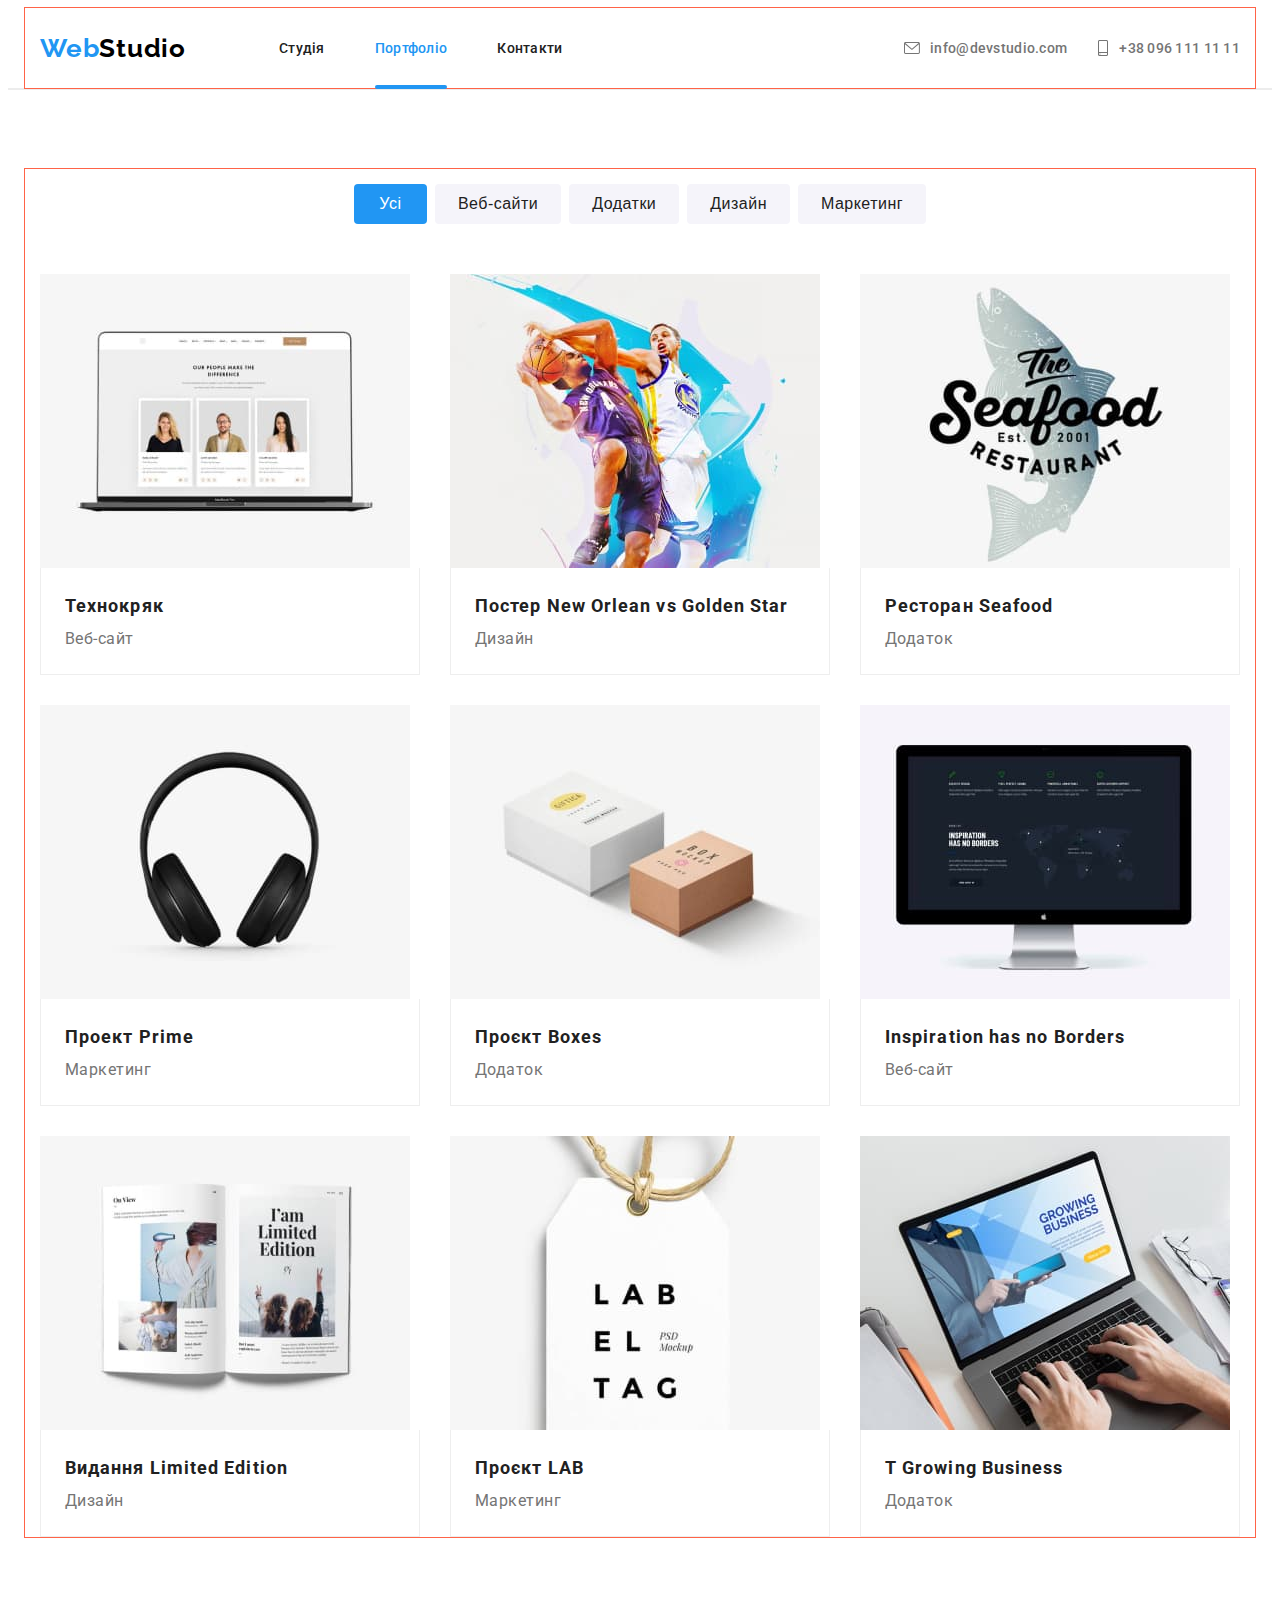
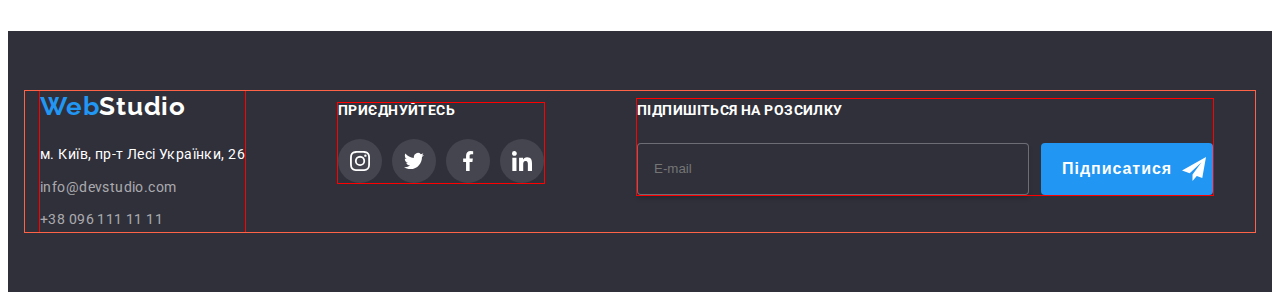
==== commit a7cce31f: "modal & plus pritierr" ====
--- a/portfolio.html
+++ b/portfolio.html
@@ -495,7 +495,7 @@
          <!-- ===== Subscribe ===== -->
 
          <div class="footer__suscribe footer__item">
-            <strong class="footer__title title">Підпишіться на розсилку</strong>
+            <b class="footer__title title">Підпишіться на розсилку</b>
             <form class="footer__form suscribe" action="#">
                <input
                   class="subscribe__input"
--- a/css/portfolio.min.css
+++ b/css/portfolio.min.css
@@ -1 +1 @@
-p,h1,h2,h3,h4,h5,h6{margin:0;padding:0}ul,ol{list-style:none;margin:0;padding:0}a{color:inherit;text-decoration:none}img{display:block;max-width:100%}input{padding:0}button{border:1px solid rgba(0,0,0,0)}.visually-hidden{position:absolute;width:1px;height:1px;margin:-1px;border:0;padding:0;clip:rect(0 0 0 0);overflow:hidden}body{color:#757575;background-color:#fff;font-family:"Roboto",sans-serif;font-weight:400;font-size:14px;line-height:1.7;letter-spacing:.42px}.section{padding-top:94px;padding-bottom:94px}.no-padding{padding-top:0}.container{width:1200px;padding-left:15px;padding-right:15px;margin-left:auto;margin-right:auto;outline:1px solid tomato}.btn{border-radius:4px;display:inline-block;font-weight:700;color:#fff;background-color:#2196f3;-webkit-transition:background-color 500ms cubic-bezier(0.4, 0, 0.2, 1);transition:background-color 500ms cubic-bezier(0.4, 0, 0.2, 1);cursor:pointer}.btn:focus,.btn:hover{background-color:#188ce8}.title{font-weight:700;color:#212121}.section-title{text-align:center;font-size:36px;line-height:1.17}.logo{font-family:"Raleway";font-weight:700;font-size:26px;line-height:1.19;letter-spacing:.03em;color:#2196f3}.logo__part--dark{color:#000}.logo__part--light{color:#fff}.social{display:-webkit-box;display:-ms-flexbox;display:flex;-ms-flex-wrap:wrap;flex-wrap:wrap;-webkit-box-pack:justify;-ms-flex-pack:justify;justify-content:space-between;margin-top:-10px;margin-left:-10px}.social--dark .social__link{color:#fff;background-color:rgba(255,255,255,.1)}.social__item{margin-left:10px;margin-top:10px}.social__link{display:-webkit-box;display:-ms-flexbox;display:flex;width:44px;height:44px;border-radius:50%;color:#afb1b8;-webkit-transition:all 500ms cubic-bezier(0.4, 0, 0.2, 1);transition:all 500ms cubic-bezier(0.4, 0, 0.2, 1)}.social__link:focus,.social__link:hover{color:#fff;background-color:#2196f3}.social__ico{margin:auto;fill:currentColor}.header{border-bottom:2px solid #ececec}.header__wrapper{display:-webkit-box;display:-ms-flexbox;display:flex;-webkit-box-pack:start;-ms-flex-pack:start;justify-content:flex-start;-webkit-box-align:center;-ms-flex-align:center;align-items:center}.main-nav{margin-left:93px}.nav-list{display:-webkit-box;display:-ms-flexbox;display:flex;-webkit-box-pack:start;-ms-flex-pack:start;justify-content:flex-start;-webkit-box-align:center;-ms-flex-align:center;align-items:center}.nav-list__item+.nav-list__item{margin-left:50px}.nav-list__link{position:relative;display:block;padding-top:32px;padding-bottom:32px;font-family:Roboto;font-weight:500;line-height:normal;letter-spacing:.28px;color:#212121;-webkit-transition:color 500ms cubic-bezier(0.4, 0, 0.2, 1);transition:color 500ms cubic-bezier(0.4, 0, 0.2, 1)}.nav-list__link.current{color:#2196f3}.nav-list__link.current:after{content:"";position:absolute;display:block;bottom:-1px;width:100%;height:4px;border-radius:2px;background-color:#2196f3}.nav-list__link:focus,.nav-list__link:hover{color:#2196f3}.contaсt__list{display:-webkit-box;display:-ms-flexbox;display:flex;margin-left:auto}.contact__item+.contact__item{margin-left:30px}.contact__link{display:-webkit-box;display:-ms-flexbox;display:flex;font-family:Roboto;font-style:normal;font-weight:500;line-height:normal;letter-spacing:.28px;color:#757575;-webkit-transition:color 500ms cubic-bezier(0.4, 0, 0.2, 1);transition:color 500ms cubic-bezier(0.4, 0, 0.2, 1)}.contact__link span{margin-left:10px}.contact__link:focus,.contact__link:hover{color:#2196f3}.contact__ico{margin:auto;fill:currentColor}.filter{display:-webkit-box;display:-ms-flexbox;display:flex;-ms-flex-wrap:wrap;flex-wrap:wrap;-webkit-box-pack:center;-ms-flex-pack:center;justify-content:center;margin-left:-8px;margin-top:-15px}.filter__item{margin-left:8px;margin-top:15px}.filter__btn{padding:6px 22px;min-width:73px;font-size:16px;font-weight:500;line-height:1.63;letter-spacing:.48px;color:#212121;background-color:#f5f4fa;border-radius:4px;-webkit-transition:all 500ms cubic-bezier(0.4, 0, 0.2, 1);transition:all 500ms cubic-bezier(0.4, 0, 0.2, 1)}.filter__btn.active{color:#fff;background-color:#2196f3}.filter__btn:focus,.filter__btn:hover{color:#fff;background-color:#2196f3}.portfolio__list{margin-top:50px;-webkit-column-gap:30px;-moz-column-gap:30px;column-gap:30px;row-gap:30px}.examples{display:-webkit-box;display:-ms-flexbox;display:flex;-ms-flex-wrap:wrap;flex-wrap:wrap;-webkit-box-pack:justify;-ms-flex-pack:justify;justify-content:space-between}.examples__item{-ms-flex-preferred-size:calc(33.3333333333% - 30px);flex-basis:calc(33.3333333333% - 30px);-webkit-box-flex:1;-ms-flex-positive:1;flex-grow:1}.card__link{display:block}.card__decor{position:relative;overflow:hidden}.card__banner{position:absolute;top:0;left:0;height:294px;padding:63px 24px;-webkit-transform:translateY(101%);transform:translateY(101%);background-color:rgba(33,150,243,.9);-webkit-transition:all 500ms cubic-bezier(0.4, 0, 0.2, 1);transition:all 500ms cubic-bezier(0.4, 0, 0.2, 1)}.card__link:hover .card__banner{-webkit-transform:translateY(0);transform:translateY(0)}.card__txt{font-size:18px;font-weight:400;line-height:1.56;letter-spacing:.54px;color:#fff}.card__dscr{padding:20px 24px;border:1px solid #eee;border-top:none}.card__link:focus .card__dscr,.card__link:hover .card__dscr{-webkit-box-shadow:1px 4px 6px 0px rgba(0,0,0,.16),0px 4px 4px 0px rgba(0,0,0,.06),0px 1px 1px 0px rgba(0,0,0,.12);box-shadow:1px 4px 6px 0px rgba(0,0,0,.16),0px 4px 4px 0px rgba(0,0,0,.06),0px 1px 1px 0px rgba(0,0,0,.12)}.card__title{font-size:18px;line-height:2;letter-spacing:1.08px}.card__name{font-size:16px;line-height:30px;letter-spacing:.48px;color:#757575}.footer{padding-top:60px;padding-bottom:60px;background-color:#2f303a}.footer__wrapper{display:-webkit-box;display:-ms-flexbox;display:flex;-webkit-box-align:baseline;-ms-flex-align:baseline;align-items:baseline}.footer__item{outline:1px solid red}.footer__item+.footer__item{margin-left:93px}.footer__item strong{display:block;margin:0;padding:0}.footer__address{margin-top:20px;font-style:inherit}.address__item{color:#fff}.address__item+.address__item{margin-top:9px;color:rgba(255,255,255,.6)}.footer__title{color:#fff;font-family:Roboto;font-size:14px;font-weight:700;line-height:1.14;letter-spacing:.42px;text-transform:uppercase}.footer__social-box{margin-top:20px}.footer__suscribe{-webkit-box-flex:1;-ms-flex-positive:1;flex-grow:1}.footer__form{display:-webkit-box;display:-ms-flexbox;display:flex;margin-top:20px}.subscribe__input{width:358px;padding:15px 16px;color:#fff;border:1px solid rgba(255,255,255,.3);border-radius:4px;background-color:#2f303a;-webkit-box-shadow:0px 4px 4px 0px rgba(0,0,0,.15);box-shadow:0px 4px 4px 0px rgba(0,0,0,.15)}.subscribe__btn{display:-webkit-box;display:-ms-flexbox;display:flex;-webkit-box-flex:1;-ms-flex-positive:1;flex-grow:1;-webkit-box-align:center;-ms-flex-align:center;align-items:center;margin-left:12px;padding-top:10px;padding-bottom:10px;padding-left:20px;font-size:16px;line-height:1.88;letter-spacing:.96px}.subscribe__icon{margin-left:10px}/*# sourceMappingURL=portfolio.min.css.map */+p,h1,h2,h3,h4,h5,h6{margin:0;padding:0}ul,ol{list-style:none;margin:0;padding:0}a{color:inherit;text-decoration:none}img{display:block;max-width:100%}input{padding:0}button{border:1px solid rgba(0,0,0,0)}.visually-hidden{position:absolute;width:1px;height:1px;margin:-1px;border:0;padding:0;clip:rect(0 0 0 0);overflow:hidden}body{color:#757575;background-color:#fff;font-family:"Roboto",sans-serif;font-weight:400;font-size:14px;line-height:1.7;letter-spacing:.42px}.section{padding-top:94px;padding-bottom:94px}.no-padding{padding-top:0}.container{width:1200px;padding-left:15px;padding-right:15px;margin-left:auto;margin-right:auto;outline:1px solid tomato}.btn{border-radius:4px;display:inline-block;font-weight:700;color:#fff;background-color:#2196f3;-webkit-transition:background-color 500ms cubic-bezier(0.4, 0, 0.2, 1);transition:background-color 500ms cubic-bezier(0.4, 0, 0.2, 1);cursor:pointer}.btn:focus,.btn:hover{background-color:#188ce8}.title{font-weight:700;color:#212121}.section-title{text-align:center;font-size:36px;line-height:1.17}.logo{font-family:"Raleway";font-weight:700;font-size:26px;line-height:1.19;letter-spacing:.03em;color:#2196f3}.logo__part--dark{color:#000}.logo__part--light{color:#fff}.social{display:-webkit-box;display:-ms-flexbox;display:flex;-ms-flex-wrap:wrap;flex-wrap:wrap;-webkit-box-pack:justify;-ms-flex-pack:justify;justify-content:space-between;margin-top:-10px;margin-left:-10px}.social--dark .social__link{color:#fff;background-color:rgba(255,255,255,.1)}.social__item{margin-left:10px;margin-top:10px}.social__link{display:-webkit-box;display:-ms-flexbox;display:flex;width:44px;height:44px;border-radius:50%;color:#afb1b8;-webkit-transition:all 500ms cubic-bezier(0.4, 0, 0.2, 1);transition:all 500ms cubic-bezier(0.4, 0, 0.2, 1)}.social__link:focus,.social__link:hover{color:#fff;background-color:#2196f3}.social__ico{margin:auto;fill:currentColor}.header{border-bottom:2px solid #ececec}.header__wrapper{display:-webkit-box;display:-ms-flexbox;display:flex;-webkit-box-pack:start;-ms-flex-pack:start;justify-content:flex-start;-webkit-box-align:center;-ms-flex-align:center;align-items:center}.main-nav{margin-left:93px}.nav-list{display:-webkit-box;display:-ms-flexbox;display:flex;-webkit-box-pack:start;-ms-flex-pack:start;justify-content:flex-start;-webkit-box-align:center;-ms-flex-align:center;align-items:center}.nav-list__item+.nav-list__item{margin-left:50px}.nav-list__link{position:relative;display:block;padding-top:32px;padding-bottom:32px;font-family:Roboto;font-weight:500;line-height:normal;letter-spacing:.28px;color:#212121;-webkit-transition:color 500ms cubic-bezier(0.4, 0, 0.2, 1);transition:color 500ms cubic-bezier(0.4, 0, 0.2, 1)}.nav-list__link.current{color:#2196f3}.nav-list__link.current:after{content:"";position:absolute;display:block;bottom:-1px;width:100%;height:4px;border-radius:2px;background-color:#2196f3}.nav-list__link:focus,.nav-list__link:hover{color:#2196f3}.contaсt__list{display:-webkit-box;display:-ms-flexbox;display:flex;margin-left:auto}.contact__item+.contact__item{margin-left:30px}.contact__link{display:-webkit-box;display:-ms-flexbox;display:flex;font-family:Roboto;font-style:normal;font-weight:500;line-height:normal;letter-spacing:.28px;color:#757575;-webkit-transition:color 500ms cubic-bezier(0.4, 0, 0.2, 1);transition:color 500ms cubic-bezier(0.4, 0, 0.2, 1)}.contact__link span{margin-left:10px}.contact__link:focus,.contact__link:hover{color:#2196f3}.contact__ico{margin:auto;fill:currentColor}.filter{display:-webkit-box;display:-ms-flexbox;display:flex;-ms-flex-wrap:wrap;flex-wrap:wrap;-webkit-box-pack:center;-ms-flex-pack:center;justify-content:center;margin-left:-8px;margin-top:-15px}.filter__item{margin-left:8px;margin-top:15px}.filter__btn{padding:6px 22px;min-width:73px;font-size:16px;font-weight:500;line-height:1.63;letter-spacing:.48px;color:#212121;background-color:#f5f4fa;border-radius:4px;-webkit-transition:all 500ms cubic-bezier(0.4, 0, 0.2, 1);transition:all 500ms cubic-bezier(0.4, 0, 0.2, 1)}.filter__btn.active{color:#fff;background-color:#2196f3}.filter__btn:focus,.filter__btn:hover{color:#fff;background-color:#2196f3}.portfolio__list{margin-top:50px;-webkit-column-gap:30px;-moz-column-gap:30px;column-gap:30px;row-gap:30px}.examples{display:-webkit-box;display:-ms-flexbox;display:flex;-ms-flex-wrap:wrap;flex-wrap:wrap;-webkit-box-pack:justify;-ms-flex-pack:justify;justify-content:space-between}.examples__item{-ms-flex-preferred-size:calc(33.3333333333% - 30px);flex-basis:calc(33.3333333333% - 30px);-webkit-box-flex:1;-ms-flex-positive:1;flex-grow:1}.card__link{display:block}.card__decor{position:relative;overflow:hidden}.card__banner{position:absolute;top:0;left:0;height:294px;padding:63px 24px;-webkit-transform:translateY(101%);transform:translateY(101%);background-color:rgba(33,150,243,.9);-webkit-transition:all 500ms cubic-bezier(0.4, 0, 0.2, 1);transition:all 500ms cubic-bezier(0.4, 0, 0.2, 1)}.card__link:hover .card__banner{-webkit-transform:translateY(0);transform:translateY(0)}.card__txt{font-size:18px;font-weight:400;line-height:1.56;letter-spacing:.54px;color:#fff}.card__dscr{padding:20px 24px;border:1px solid #eee;border-top:none}.card__link:focus .card__dscr,.card__link:hover .card__dscr{-webkit-box-shadow:1px 4px 6px 0px rgba(0,0,0,.16),0px 4px 4px 0px rgba(0,0,0,.06),0px 1px 1px 0px rgba(0,0,0,.12);box-shadow:1px 4px 6px 0px rgba(0,0,0,.16),0px 4px 4px 0px rgba(0,0,0,.06),0px 1px 1px 0px rgba(0,0,0,.12)}.card__title{font-size:18px;line-height:2;letter-spacing:1.08px}.card__name{font-size:16px;line-height:30px;letter-spacing:.48px;color:#757575}.footer{padding-top:60px;padding-bottom:60px;background-color:#2f303a}.footer__wrapper{display:-webkit-box;display:-ms-flexbox;display:flex;-webkit-box-align:baseline;-ms-flex-align:baseline;align-items:baseline}.footer__item{outline:1px solid red}.footer__item+.footer__item{margin-left:93px}.footer__item strong{display:block;margin:0;padding:0}.footer__address{margin-top:20px;font-style:inherit}.address__item{color:#fff}.address__item+.address__item{margin-top:9px;color:rgba(255,255,255,.6)}.footer__title{color:#fff;font-family:Roboto;font-size:14px;font-weight:700;line-height:1.14;letter-spacing:.42px;text-transform:uppercase}.footer__social-box{margin-top:20px}.footer__subscribe{-webkit-box-flex:1;-ms-flex-positive:1;flex-grow:1}.footer__form{display:-webkit-box;display:-ms-flexbox;display:flex;margin-top:20px}.subscribe__input{width:358px;padding:15px 16px;color:#fff;border:1px solid rgba(255,255,255,.3);border-radius:4px;background-color:#2f303a;-webkit-box-shadow:0px 4px 4px 0px rgba(0,0,0,.15);box-shadow:0px 4px 4px 0px rgba(0,0,0,.15)}.subscribe__btn{display:-webkit-box;display:-ms-flexbox;display:flex;-webkit-box-flex:1;-ms-flex-positive:1;flex-grow:1;-webkit-box-align:center;-ms-flex-align:center;align-items:center;margin-left:12px;padding-top:10px;padding-bottom:10px;padding-left:20px;font-size:16px;line-height:1.88;letter-spacing:.96px}.subscribe__icon{margin-left:10px}/*# sourceMappingURL=portfolio.min.css.map */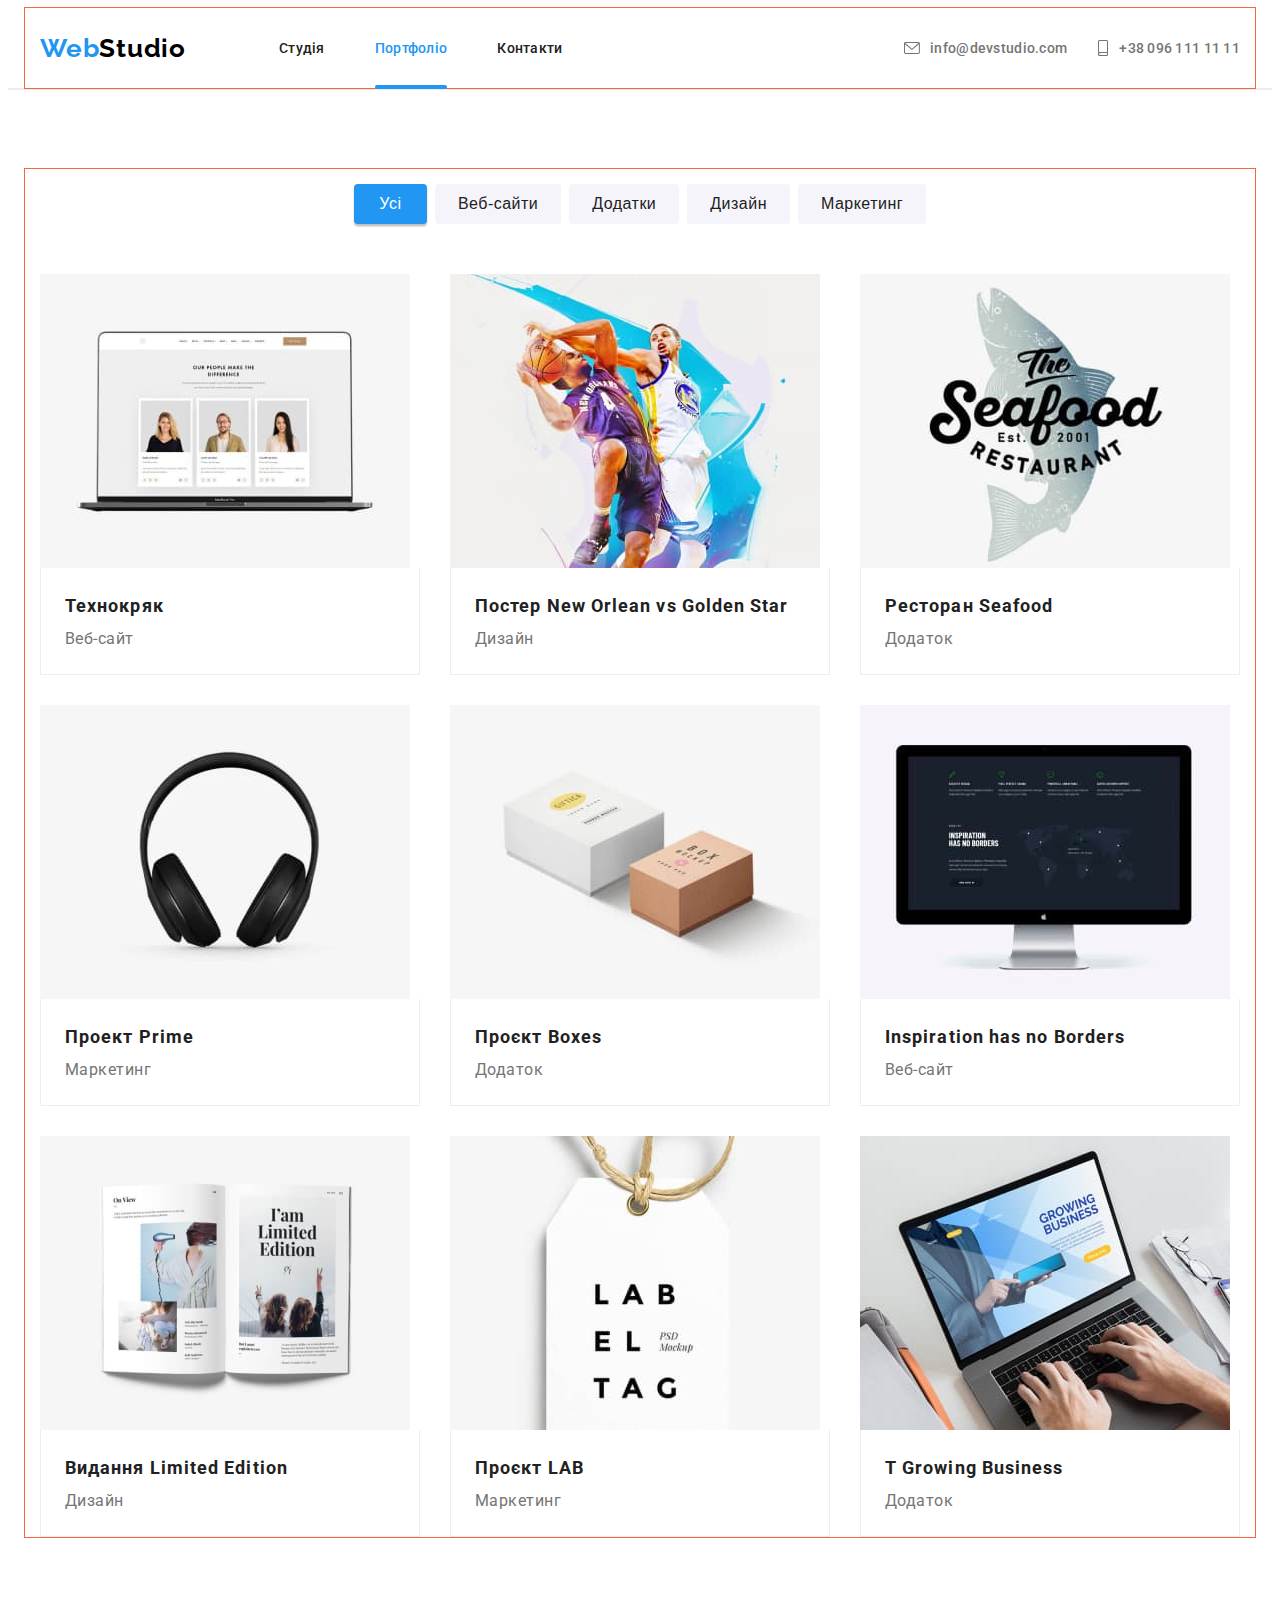
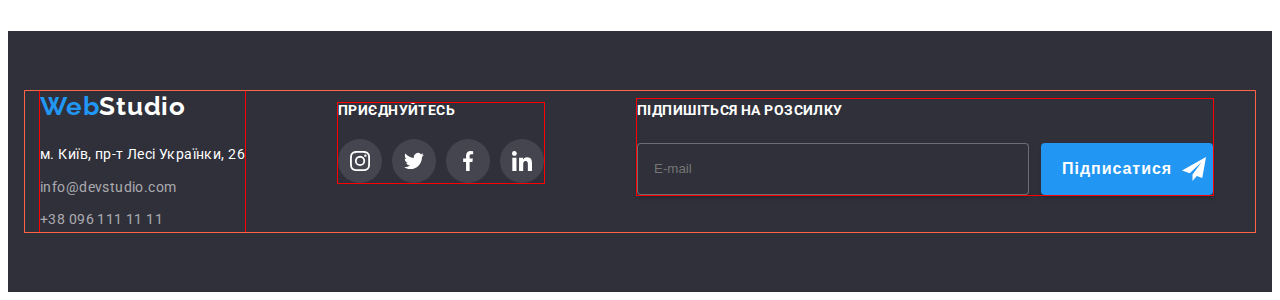
==== commit d6087171: "next" ====
--- a/portfolio.html
+++ b/portfolio.html
@@ -157,15 +157,14 @@
                               height="294"
                               alt="два баскетболісти з м'ячем"
                            />
-                        </div>
-
-                        <div class="card__banner flip--back">
-                           <p class="card__txt scale-txt">
-                              Ресурс пропонує комплексні пропозиції з різним
-                              рівнем функціоналу та сервісів. Все це дозволить
-                              відвідувачу отримати вичерпні відомості про
-                              компанію чи приватну особу.
-                           </p>
+                           <div class="card__banner flip--back">
+                              <p class="card__txt scale-txt">
+                                 Ресурс пропонує комплексні пропозиції з різним
+                                 рівнем функціоналу та сервісів. Все це
+                                 дозволить відвідувачу отримати вичерпні
+                                 відомості про компанію чи приватну особу.
+                              </p>
+                           </div>
                         </div>
                      </div>
 
@@ -191,15 +190,14 @@
                               height="294"
                               alt="стилізоване зображення риби з написом"
                            />
-                        </div>
-
-                        <div class="card__banner flip--back">
-                           <p class="card__txt">
-                              Ресурс пропонує комплексні пропозиції з різним
-                              рівнем функціоналу та сервісів. Все це дозволить
-                              відвідувачу отримати вичерпні відомості про
-                              компанію чи приватну особу.
-                           </p>
+                           <div class="card__banner flip--back">
+                              <p class="card__txt">
+                                 Ресурс пропонує комплексні пропозиції з різним
+                                 рівнем функціоналу та сервісів. Все це
+                                 дозволить відвідувачу отримати вичерпні
+                                 відомості про компанію чи приватну особу.
+                              </p>
+                           </div>
                         </div>
                      </div>
 
@@ -224,15 +222,14 @@
                               height="294"
                               alt="зображення навушників"
                            />
-                        </div>
-
-                        <div class="card__banner flip--back">
-                           <p class="card__txt scale-txt">
-                              Ресурс пропонує комплексні пропозиції з різним
-                              рівнем функціоналу та сервісів. Все це дозволить
-                              відвідувачу отримати вичерпні відомості про
-                              компанію чи приватну особу.
-                           </p>
+                           <div class="card__banner flip--back">
+                              <p class="card__txt scale-txt">
+                                 Ресурс пропонує комплексні пропозиції з різним
+                                 рівнем функціоналу та сервісів. Все це
+                                 дозволить відвідувачу отримати вичерпні
+                                 відомості про компанію чи приватну особу.
+                              </p>
+                           </div>
                         </div>
                      </div>
 
@@ -257,15 +254,14 @@
                               height="294"
                               alt="зображення двох коробок для пакування"
                            />
-                        </div>
-
-                        <div class="card__banner flip--back">
-                           <p class="card__txt scale-txt">
-                              Ресурс пропонує комплексні пропозиції з різним
-                              рівнем функціоналу та сервісів. Все це дозволить
-                              відвідувачу отримати вичерпні відомості про
-                              компанію чи приватну особу.
-                           </p>
+                           <div class="card__banner flip--back">
+                              <p class="card__txt scale-txt">
+                                 Ресурс пропонує комплексні пропозиції з різним
+                                 рівнем функціоналу та сервісів. Все це
+                                 дозволить відвідувачу отримати вичерпні
+                                 відомості про компанію чи приватну особу.
+                              </p>
+                           </div>
                         </div>
                      </div>
 
@@ -290,15 +286,14 @@
                               height="294"
                               alt="монітор з зображенням сторінки сайту"
                            />
-                        </div>
-
-                        <div class="card__banner flip--back">
-                           <p class="card__txt scale-txt">
-                              Ресурс пропонує комплексні пропозиції з різним
-                              рівнем функціоналу та сервісів. Все це дозволить
-                              відвідувачу отримати вичерпні відомості про
-                              компанію чи приватну особу.
-                           </p>
+                           <div class="card__banner flip--back">
+                              <p class="card__txt scale-txt">
+                                 Ресурс пропонує комплексні пропозиції з різним
+                                 рівнем функціоналу та сервісів. Все це
+                                 дозволить відвідувачу отримати вичерпні
+                                 відомості про компанію чи приватну особу.
+                              </p>
+                           </div>
                         </div>
                      </div>
 
@@ -323,15 +318,14 @@
                               height="294"
                               alt="зображення розвороту журналу з картинками"
                            />
-                        </div>
-
-                        <div class="card__banner flip--back">
-                           <p class="card__txt scale-txt">
-                              Ресурс пропонує комплексні пропозиції з різним
-                              рівнем функціоналу та сервісів. Все це дозволить
-                              відвідувачу отримати вичерпні відомості про
-                              компанію чи приватну особу.
-                           </p>
+                           <div class="card__banner flip--back">
+                              <p class="card__txt scale-txt">
+                                 Ресурс пропонує комплексні пропозиції з різним
+                                 рівнем функціоналу та сервісів. Все це
+                                 дозволить відвідувачу отримати вичерпні
+                                 відомості про компанію чи приватну особу.
+                              </p>
+                           </div>
                         </div>
                      </div>
 
@@ -356,15 +350,14 @@
                               height="294"
                               alt="зображення бірки з написом"
                            />
-                        </div>
-
-                        <div class="card__banner flip--back">
-                           <p class="card__txt scale-txt">
-                              Ресурс пропонує комплексні пропозиції з різним
-                              рівнем функціоналу та сервісів. Все це дозволить
-                              відвідувачу отримати вичерпні відомості про
-                              компанію чи приватну особу.
-                           </p>
+                           <div class="card__banner flip--back">
+                              <p class="card__txt scale-txt">
+                                 Ресурс пропонує комплексні пропозиції з різним
+                                 рівнем функціоналу та сервісів. Все це
+                                 дозволить відвідувачу отримати вичерпні
+                                 відомості про компанію чи приватну особу.
+                              </p>
+                           </div>
                         </div>
                      </div>
 
@@ -389,15 +382,14 @@
                               height="294"
                               alt="руки людини набирають текст на клавіатурі ноутбука"
                            />
-                        </div>
-
-                        <div class="card__banner flip--back">
-                           <p class="card__txt scale-txt">
-                              Ресурс пропонує комплексні пропозиції з різним
-                              рівнем функціоналу та сервісів. Все це дозволить
-                              відвідувачу отримати вичерпні відомості про
-                              компанію чи приватну особу.
-                           </p>
+                           <div class="card__banner flip--back">
+                              <p class="card__txt scale-txt">
+                                 Ресурс пропонує комплексні пропозиції з різним
+                                 рівнем функціоналу та сервісів. Все це
+                                 дозволить відвідувачу отримати вичерпні
+                                 відомості про компанію чи приватну особу.
+                              </p>
+                           </div>
                         </div>
                      </div>
 
--- a/css/portfolio.min.css
+++ b/css/portfolio.min.css
@@ -1 +1 @@
-p,h1,h2,h3,h4,h5,h6{margin:0;padding:0}ul,ol{list-style:none;margin:0;padding:0}a{color:inherit;text-decoration:none}img{display:block;max-width:100%}input{padding:0}button{border:1px solid rgba(0,0,0,0)}.visually-hidden{position:absolute;width:1px;height:1px;margin:-1px;border:0;padding:0;clip:rect(0 0 0 0);overflow:hidden}body{color:#757575;background-color:#fff;font-family:"Roboto",sans-serif;font-weight:400;font-size:14px;line-height:1.7;letter-spacing:.42px}.section{padding-top:94px;padding-bottom:94px}.no-padding{padding-top:0}.container{width:1200px;padding-left:15px;padding-right:15px;margin-left:auto;margin-right:auto;outline:1px solid tomato}.btn{border-radius:4px;display:inline-block;font-weight:700;color:#fff;background-color:#2196f3;-webkit-transition:background-color 500ms cubic-bezier(0.4, 0, 0.2, 1);transition:background-color 500ms cubic-bezier(0.4, 0, 0.2, 1);cursor:pointer}.btn:focus,.btn:hover{background-color:#188ce8}.title{font-weight:700;color:#212121}.section-title{text-align:center;font-size:36px;line-height:1.17}.logo{font-family:"Raleway";font-weight:700;font-size:26px;line-height:1.19;letter-spacing:.03em;color:#2196f3}.logo__part--dark{color:#000}.logo__part--light{color:#fff}.social{display:-webkit-box;display:-ms-flexbox;display:flex;-ms-flex-wrap:wrap;flex-wrap:wrap;-webkit-box-pack:justify;-ms-flex-pack:justify;justify-content:space-between;margin-top:-10px;margin-left:-10px}.social--dark .social__link{color:#fff;background-color:rgba(255,255,255,.1)}.social__item{margin-left:10px;margin-top:10px}.social__link{display:-webkit-box;display:-ms-flexbox;display:flex;width:44px;height:44px;border-radius:50%;color:#afb1b8;-webkit-transition:all 500ms cubic-bezier(0.4, 0, 0.2, 1);transition:all 500ms cubic-bezier(0.4, 0, 0.2, 1)}.social__link:focus,.social__link:hover{color:#fff;background-color:#2196f3}.social__ico{margin:auto;fill:currentColor}.header{border-bottom:2px solid #ececec}.header__wrapper{display:-webkit-box;display:-ms-flexbox;display:flex;-webkit-box-pack:start;-ms-flex-pack:start;justify-content:flex-start;-webkit-box-align:center;-ms-flex-align:center;align-items:center}.main-nav{margin-left:93px}.nav-list{display:-webkit-box;display:-ms-flexbox;display:flex;-webkit-box-pack:start;-ms-flex-pack:start;justify-content:flex-start;-webkit-box-align:center;-ms-flex-align:center;align-items:center}.nav-list__item+.nav-list__item{margin-left:50px}.nav-list__link{position:relative;display:block;padding-top:32px;padding-bottom:32px;font-family:Roboto;font-weight:500;line-height:normal;letter-spacing:.28px;color:#212121;-webkit-transition:color 500ms cubic-bezier(0.4, 0, 0.2, 1);transition:color 500ms cubic-bezier(0.4, 0, 0.2, 1)}.nav-list__link.current{color:#2196f3}.nav-list__link.current:after{content:"";position:absolute;display:block;bottom:-1px;width:100%;height:4px;border-radius:2px;background-color:#2196f3}.nav-list__link:focus,.nav-list__link:hover{color:#2196f3}.contaсt__list{display:-webkit-box;display:-ms-flexbox;display:flex;margin-left:auto}.contact__item+.contact__item{margin-left:30px}.contact__link{display:-webkit-box;display:-ms-flexbox;display:flex;font-family:Roboto;font-style:normal;font-weight:500;line-height:normal;letter-spacing:.28px;color:#757575;-webkit-transition:color 500ms cubic-bezier(0.4, 0, 0.2, 1);transition:color 500ms cubic-bezier(0.4, 0, 0.2, 1)}.contact__link span{margin-left:10px}.contact__link:focus,.contact__link:hover{color:#2196f3}.contact__ico{margin:auto;fill:currentColor}.filter{display:-webkit-box;display:-ms-flexbox;display:flex;-ms-flex-wrap:wrap;flex-wrap:wrap;-webkit-box-pack:center;-ms-flex-pack:center;justify-content:center;margin-left:-8px;margin-top:-15px}.filter__item{margin-left:8px;margin-top:15px}.filter__btn{padding:6px 22px;min-width:73px;font-size:16px;font-weight:500;line-height:1.63;letter-spacing:.48px;color:#212121;background-color:#f5f4fa;border-radius:4px;-webkit-transition:all 500ms cubic-bezier(0.4, 0, 0.2, 1);transition:all 500ms cubic-bezier(0.4, 0, 0.2, 1)}.filter__btn.active{color:#fff;background-color:#2196f3}.filter__btn:focus,.filter__btn:hover{color:#fff;background-color:#2196f3}.portfolio__list{margin-top:50px;-webkit-column-gap:30px;-moz-column-gap:30px;column-gap:30px;row-gap:30px}.examples{display:-webkit-box;display:-ms-flexbox;display:flex;-ms-flex-wrap:wrap;flex-wrap:wrap;-webkit-box-pack:justify;-ms-flex-pack:justify;justify-content:space-between}.examples__item{-ms-flex-preferred-size:calc(33.3333333333% - 30px);flex-basis:calc(33.3333333333% - 30px);-webkit-box-flex:1;-ms-flex-positive:1;flex-grow:1}.card__link{display:block}.card__decor{position:relative;overflow:hidden}.card__banner{position:absolute;top:0;left:0;height:294px;padding:63px 24px;-webkit-transform:translateY(101%);transform:translateY(101%);background-color:rgba(33,150,243,.9);-webkit-transition:all 500ms cubic-bezier(0.4, 0, 0.2, 1);transition:all 500ms cubic-bezier(0.4, 0, 0.2, 1)}.card__link:hover .card__banner{-webkit-transform:translateY(0);transform:translateY(0)}.card__txt{font-size:18px;font-weight:400;line-height:1.56;letter-spacing:.54px;color:#fff}.card__dscr{padding:20px 24px;border:1px solid #eee;border-top:none}.card__link:focus .card__dscr,.card__link:hover .card__dscr{-webkit-box-shadow:1px 4px 6px 0px rgba(0,0,0,.16),0px 4px 4px 0px rgba(0,0,0,.06),0px 1px 1px 0px rgba(0,0,0,.12);box-shadow:1px 4px 6px 0px rgba(0,0,0,.16),0px 4px 4px 0px rgba(0,0,0,.06),0px 1px 1px 0px rgba(0,0,0,.12)}.card__title{font-size:18px;line-height:2;letter-spacing:1.08px}.card__name{font-size:16px;line-height:30px;letter-spacing:.48px;color:#757575}.footer{padding-top:60px;padding-bottom:60px;background-color:#2f303a}.footer__wrapper{display:-webkit-box;display:-ms-flexbox;display:flex;-webkit-box-align:baseline;-ms-flex-align:baseline;align-items:baseline}.footer__item{outline:1px solid red}.footer__item+.footer__item{margin-left:93px}.footer__item strong{display:block;margin:0;padding:0}.footer__address{margin-top:20px;font-style:inherit}.address__item{color:#fff}.address__item+.address__item{margin-top:9px;color:rgba(255,255,255,.6)}.footer__title{color:#fff;font-family:Roboto;font-size:14px;font-weight:700;line-height:1.14;letter-spacing:.42px;text-transform:uppercase}.footer__social-box{margin-top:20px}.footer__subscribe{-webkit-box-flex:1;-ms-flex-positive:1;flex-grow:1}.footer__form{display:-webkit-box;display:-ms-flexbox;display:flex;margin-top:20px}.subscribe__input{width:358px;padding:15px 16px;color:#fff;border:1px solid rgba(255,255,255,.3);border-radius:4px;background-color:#2f303a;-webkit-box-shadow:0px 4px 4px 0px rgba(0,0,0,.15);box-shadow:0px 4px 4px 0px rgba(0,0,0,.15)}.subscribe__btn{display:-webkit-box;display:-ms-flexbox;display:flex;-webkit-box-flex:1;-ms-flex-positive:1;flex-grow:1;-webkit-box-align:center;-ms-flex-align:center;align-items:center;margin-left:12px;padding-top:10px;padding-bottom:10px;padding-left:20px;font-size:16px;line-height:1.88;letter-spacing:.96px}.subscribe__icon{margin-left:10px}/*# sourceMappingURL=portfolio.min.css.map */+p,h1,h2,h3,h4,h5,h6{margin:0;padding:0}ul,ol{list-style:none;margin:0;padding:0}a{color:inherit;text-decoration:none}img{display:block;max-width:100%}input{padding:0}button{border:1px solid rgba(0,0,0,0)}.visually-hidden{position:absolute;width:1px;height:1px;margin:-1px;border:0;padding:0;clip:rect(0 0 0 0);overflow:hidden}body{color:#757575;background-color:#fff;font-family:"Roboto",sans-serif;font-weight:400;font-size:14px;line-height:1.7;letter-spacing:.42px}.section{padding-top:94px;padding-bottom:94px}.no-padding{padding-top:0}.container{width:1200px;padding-left:15px;padding-right:15px;margin-left:auto;margin-right:auto;outline:1px solid tomato}.btn{display:inline-block;font-size:16px;font-weight:700;letter-spacing:.96px;line-height:1.88;color:#fff;background-color:#2196f3;border-radius:4px;-webkit-box-shadow:0px 4px 4px 0px rgba(0,0,0,.15);box-shadow:0px 4px 4px 0px rgba(0,0,0,.15);-webkit-transition:background-color 500ms cubic-bezier(0.4, 0, 0.2, 1);transition:background-color 500ms cubic-bezier(0.4, 0, 0.2, 1);cursor:pointer}.btn:focus,.btn:hover{background-color:#188ce8}.title{font-weight:700;color:#212121}.section-title{text-align:center;font-size:36px;line-height:1.17}.logo{font-family:"Raleway";font-weight:700;font-size:26px;line-height:1.19;letter-spacing:.03em;color:#2196f3}.logo__part--dark{color:#000}.logo__part--light{color:#fff}.social{display:-webkit-box;display:-ms-flexbox;display:flex;-ms-flex-wrap:wrap;flex-wrap:wrap;-webkit-box-pack:justify;-ms-flex-pack:justify;justify-content:space-between;margin-top:-10px;margin-left:-10px}.social--dark .social__link{color:#fff;background-color:rgba(255,255,255,.1)}.social__item{margin-left:10px;margin-top:10px}.social__link{display:-webkit-box;display:-ms-flexbox;display:flex;width:44px;height:44px;border-radius:50%;color:#afb1b8;-webkit-transition:all 500ms cubic-bezier(0.4, 0, 0.2, 1);transition:all 500ms cubic-bezier(0.4, 0, 0.2, 1)}.social__link:focus,.social__link:hover{color:#fff;background-color:#2196f3}.social__ico{margin:auto;fill:currentColor}.header{border-bottom:2px solid #ececec}.header__wrapper{display:-webkit-box;display:-ms-flexbox;display:flex;-webkit-box-pack:start;-ms-flex-pack:start;justify-content:flex-start;-webkit-box-align:center;-ms-flex-align:center;align-items:center}.main-nav{margin-left:93px}.nav-list{display:-webkit-box;display:-ms-flexbox;display:flex;-webkit-box-pack:start;-ms-flex-pack:start;justify-content:flex-start;-webkit-box-align:center;-ms-flex-align:center;align-items:center}.nav-list__item+.nav-list__item{margin-left:50px}.nav-list__link{position:relative;display:block;padding-top:32px;padding-bottom:32px;font-family:Roboto;font-weight:500;line-height:normal;letter-spacing:.28px;color:#212121;-webkit-transition:color 500ms cubic-bezier(0.4, 0, 0.2, 1);transition:color 500ms cubic-bezier(0.4, 0, 0.2, 1)}.nav-list__link.current{color:#2196f3}.nav-list__link.current:after{content:"";position:absolute;display:block;bottom:-1px;width:100%;height:4px;border-radius:2px;background-color:#2196f3}.nav-list__link:focus,.nav-list__link:hover{color:#2196f3}.contaсt__list{display:-webkit-box;display:-ms-flexbox;display:flex;margin-left:auto}.contact__item+.contact__item{margin-left:30px}.contact__link{display:-webkit-box;display:-ms-flexbox;display:flex;font-family:Roboto;font-style:normal;font-weight:500;line-height:normal;letter-spacing:.28px;color:#757575;-webkit-transition:color 500ms cubic-bezier(0.4, 0, 0.2, 1);transition:color 500ms cubic-bezier(0.4, 0, 0.2, 1)}.contact__link span{margin-left:10px}.contact__link:focus,.contact__link:hover{color:#2196f3}.contact__ico{margin:auto;fill:currentColor}.filter{display:-webkit-box;display:-ms-flexbox;display:flex;-ms-flex-wrap:wrap;flex-wrap:wrap;-webkit-box-pack:center;-ms-flex-pack:center;justify-content:center;margin-left:-8px;margin-top:-15px}.filter__item{margin-left:8px;margin-top:15px}.filter__btn{padding:6px 22px;min-width:73px;font-size:16px;font-weight:500;line-height:1.63;letter-spacing:.48px;color:#212121;background-color:#f5f4fa;border-radius:4px;-webkit-box-shadow:none;box-shadow:none;-webkit-transition:all 500ms cubic-bezier(0.4, 0, 0.2, 1);transition:all 500ms cubic-bezier(0.4, 0, 0.2, 1)}.filter__btn.active{color:#fff;background-color:#2196f3;-webkit-box-shadow:0px 2px 2px 0px rgba(0,0,0,.12),0px 1px 2px 0px rgba(0,0,0,.08),0px 3px 1px 0px rgba(0,0,0,.1);box-shadow:0px 2px 2px 0px rgba(0,0,0,.12),0px 1px 2px 0px rgba(0,0,0,.08),0px 3px 1px 0px rgba(0,0,0,.1)}.filter__btn:focus,.filter__btn:hover{color:#fff;background-color:#2196f3;-webkit-box-shadow:0px 2px 2px 0px rgba(0,0,0,.12),0px 1px 2px 0px rgba(0,0,0,.08),0px 3px 1px 0px rgba(0,0,0,.1);box-shadow:0px 2px 2px 0px rgba(0,0,0,.12),0px 1px 2px 0px rgba(0,0,0,.08),0px 3px 1px 0px rgba(0,0,0,.1)}.portfolio__list{margin-top:50px;-webkit-column-gap:30px;-moz-column-gap:30px;column-gap:30px;row-gap:30px}.examples{display:-webkit-box;display:-ms-flexbox;display:flex;-ms-flex-wrap:wrap;flex-wrap:wrap;-webkit-box-pack:justify;-ms-flex-pack:justify;justify-content:space-between}.examples__item{-ms-flex-preferred-size:calc(33.3333333333% - 30px);flex-basis:calc(33.3333333333% - 30px);-webkit-box-flex:1;-ms-flex-positive:1;flex-grow:1}.card__link{display:block}.card__thumb{position:relative;overflow:hidden}.card__banner{position:absolute;top:0;left:0;height:294px;padding:63px 24px;-webkit-transform:translateY(101%);transform:translateY(101%);background-color:rgba(33,150,243,.9);-webkit-transition:all 500ms cubic-bezier(0.4, 0, 0.2, 1);transition:all 500ms cubic-bezier(0.4, 0, 0.2, 1)}.card__link:hover .card__banner{-webkit-transform:translateY(0);transform:translateY(0)}.card__txt{font-size:18px;font-weight:400;line-height:1.56;letter-spacing:.54px;color:#fff}.card__dscr{padding:20px 24px;border:1px solid #eee;border-top:none}.card__link:focus .card__dscr,.card__link:hover .card__dscr{-webkit-box-shadow:1px 4px 6px 0px rgba(0,0,0,.16),0px 4px 4px 0px rgba(0,0,0,.06),0px 1px 1px 0px rgba(0,0,0,.12);box-shadow:1px 4px 6px 0px rgba(0,0,0,.16),0px 4px 4px 0px rgba(0,0,0,.06),0px 1px 1px 0px rgba(0,0,0,.12)}.card__title{font-size:18px;line-height:2;letter-spacing:1.08px}.card__name{font-size:16px;line-height:30px;letter-spacing:.48px;color:#757575}.footer{padding-top:60px;padding-bottom:60px;background-color:#2f303a}.footer__wrapper{display:-webkit-box;display:-ms-flexbox;display:flex;-webkit-box-align:baseline;-ms-flex-align:baseline;align-items:baseline}.footer__item{outline:1px solid red}.footer__item+.footer__item{margin-left:93px}.footer__item strong{display:block;margin:0;padding:0}.footer__address{margin-top:20px;font-style:inherit}.address__item{color:#fff}.address__item+.address__item{margin-top:9px;color:rgba(255,255,255,.6)}.footer__title{color:#fff;font-family:Roboto;font-size:14px;font-weight:700;line-height:1.14;letter-spacing:.42px;text-transform:uppercase}.footer__social-box{margin-top:20px}.footer__subscribe{-webkit-box-flex:1;-ms-flex-positive:1;flex-grow:1}.footer__form{display:-webkit-box;display:-ms-flexbox;display:flex;margin-top:20px}.subscribe__input{width:358px;padding:15px 16px;color:#fff;border:1px solid rgba(255,255,255,.3);border-radius:4px;background-color:#2f303a;-webkit-box-shadow:0px 4px 4px 0px rgba(0,0,0,.15);box-shadow:0px 4px 4px 0px rgba(0,0,0,.15)}.subscribe__btn{display:-webkit-box;display:-ms-flexbox;display:flex;-webkit-box-flex:1;-ms-flex-positive:1;flex-grow:1;-webkit-box-align:center;-ms-flex-align:center;align-items:center;margin-left:12px;padding-top:10px;padding-bottom:10px;padding-left:20px;font-size:16px;line-height:1.88;letter-spacing:.96px}.subscribe__icon{margin-left:10px}/*# sourceMappingURL=portfolio.min.css.map */